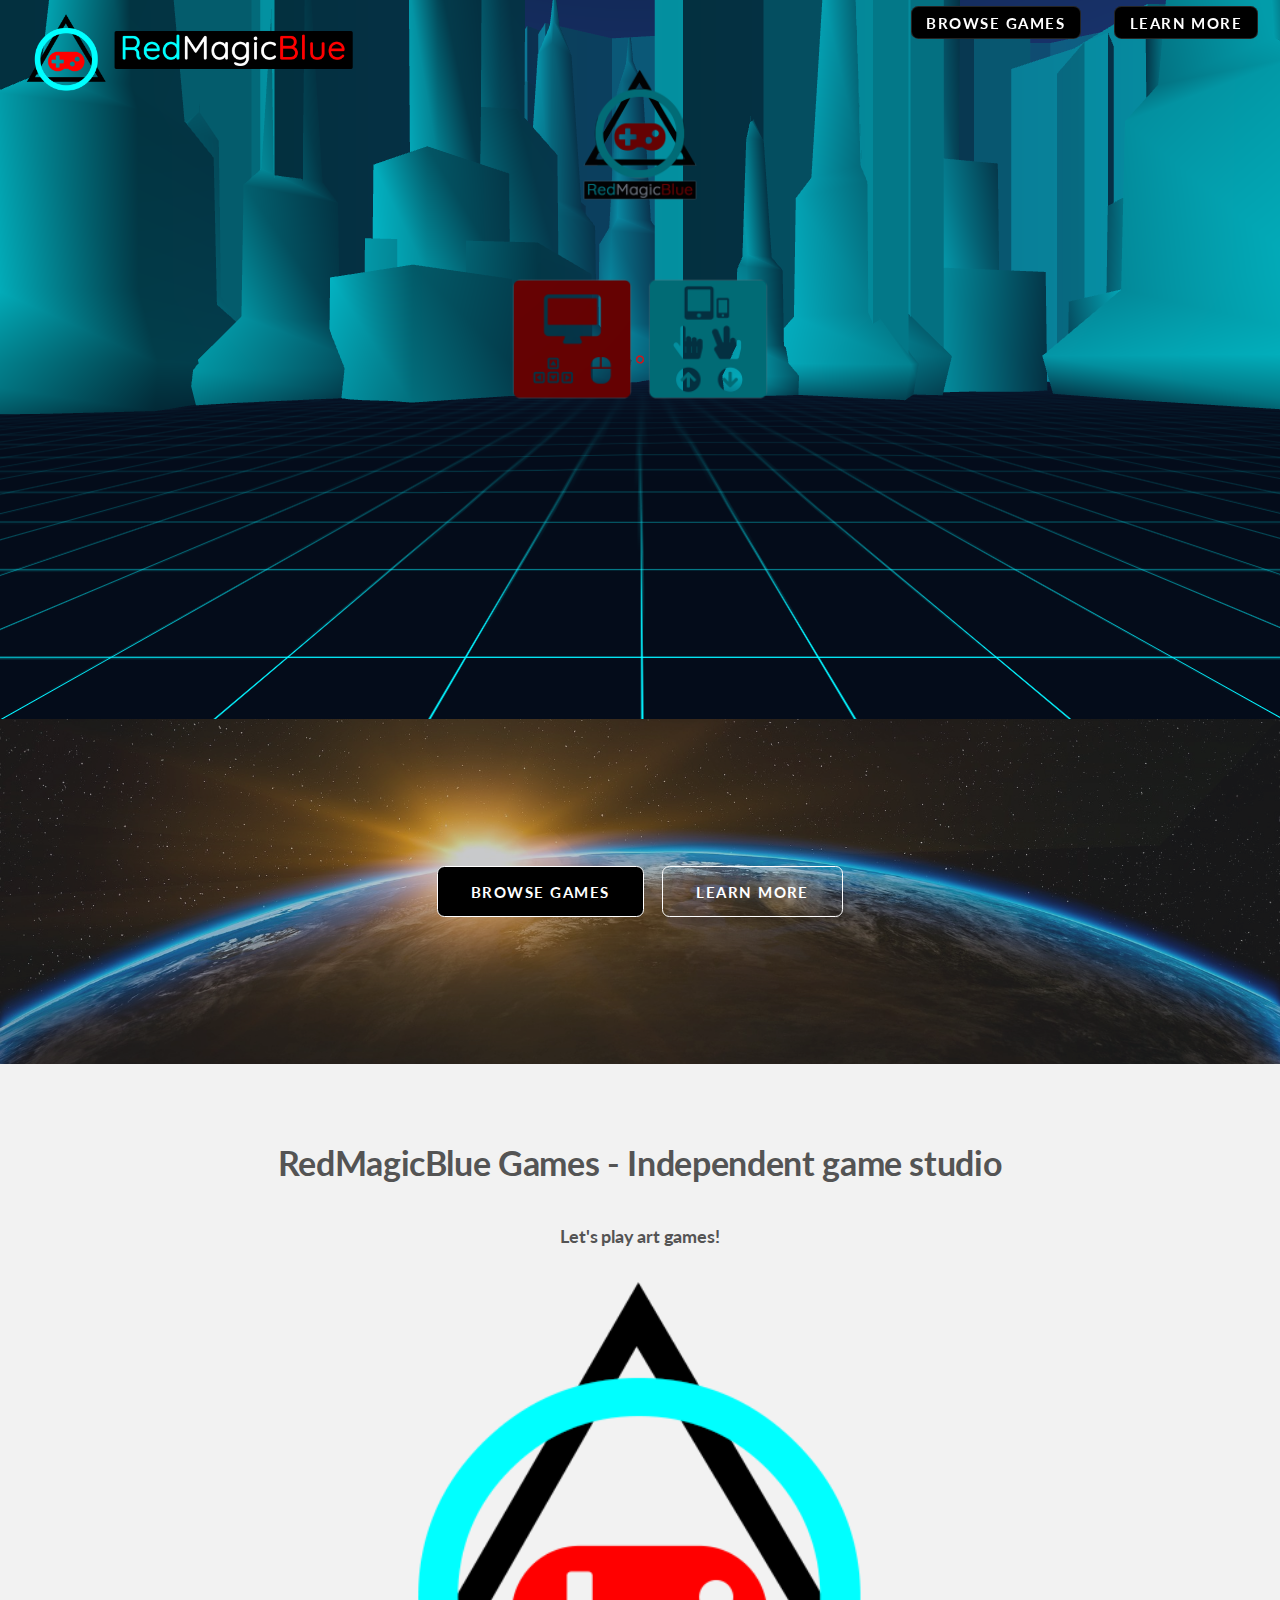
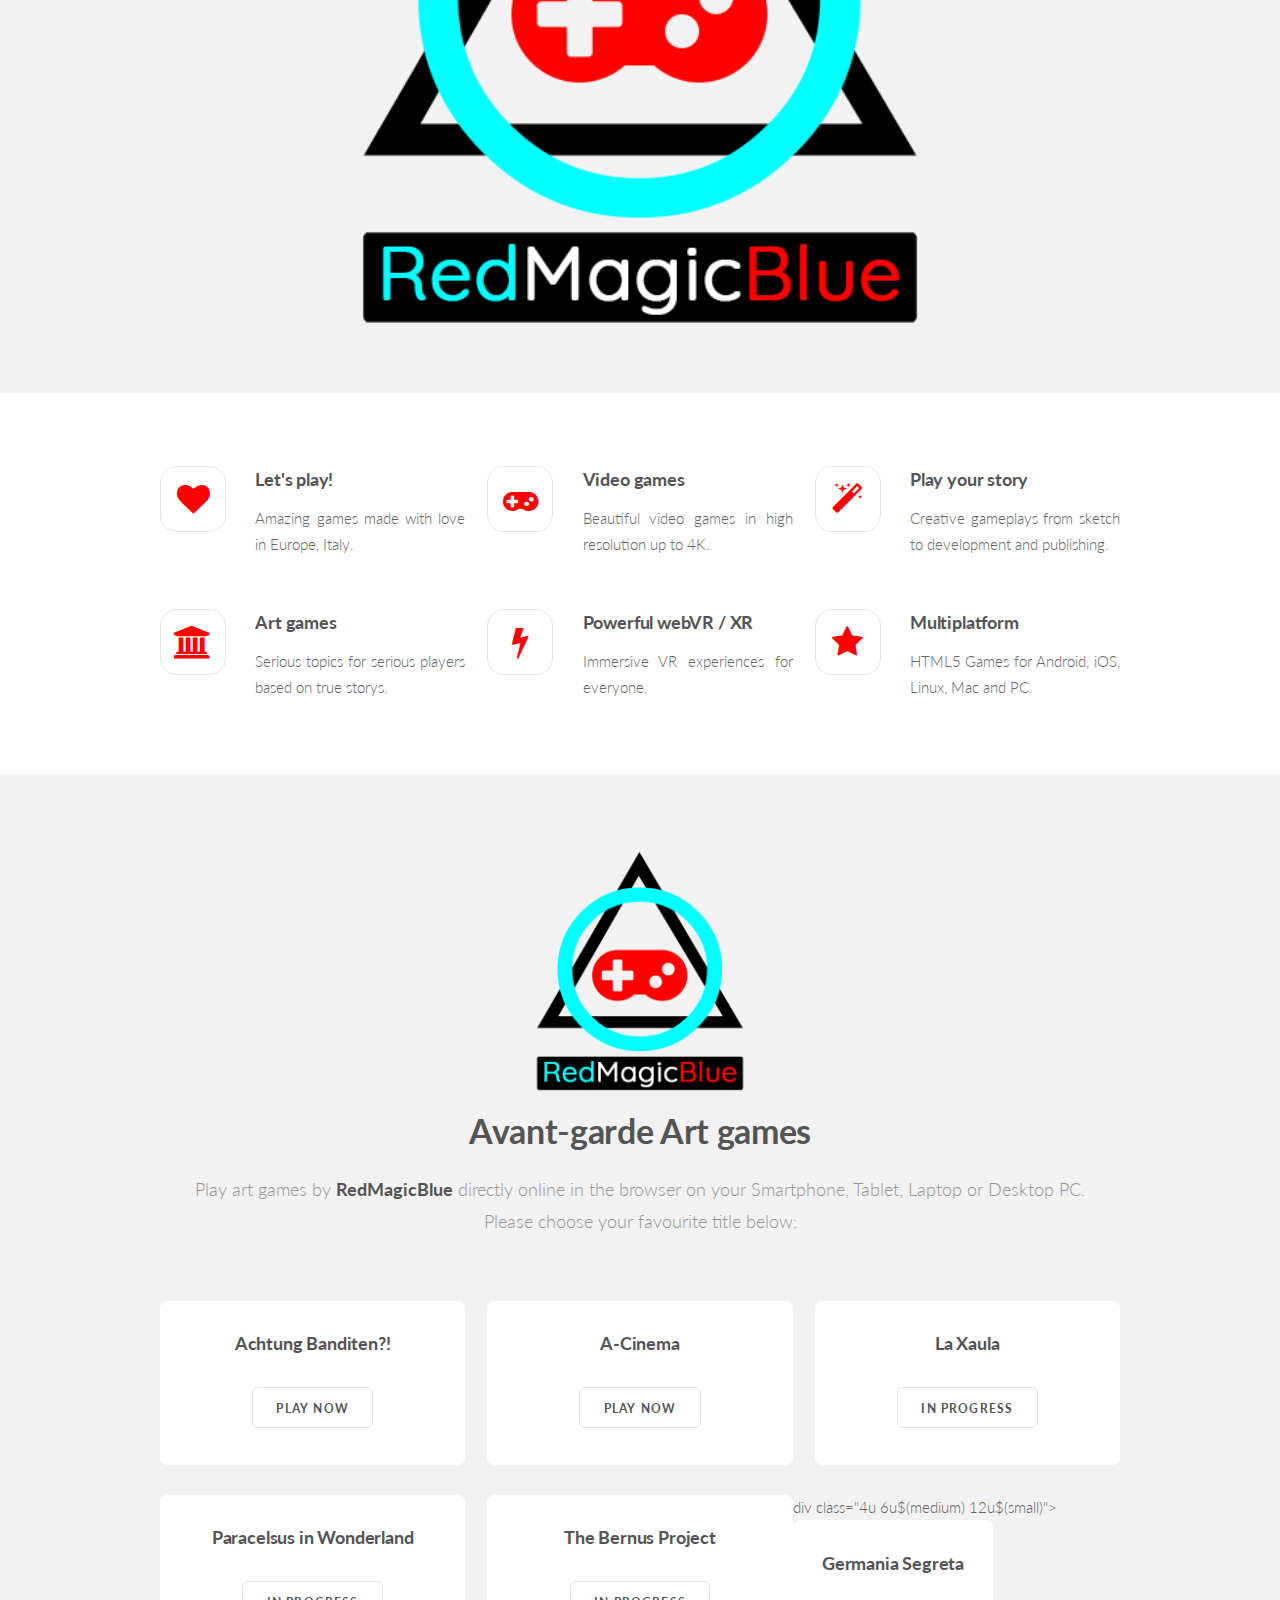
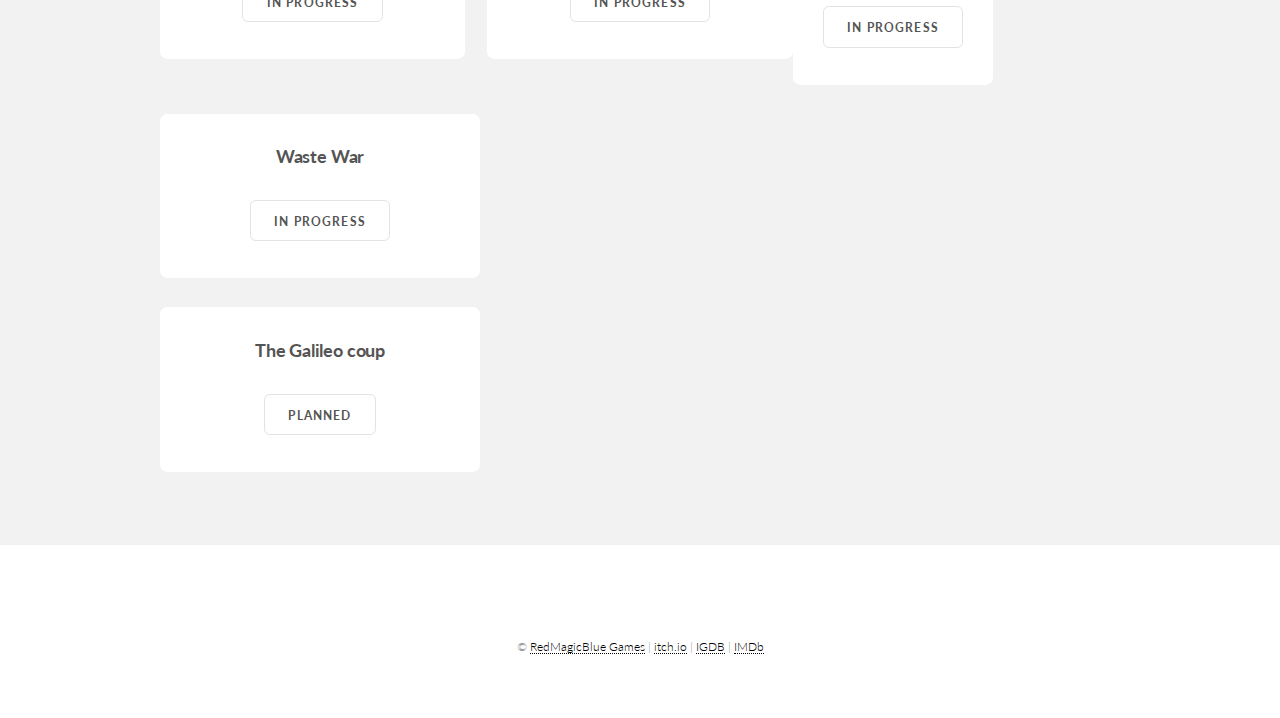
==== index.html @ 73f45e00 "Update index.html" ====
<!DOCTYPE HTML>

<html>
	<head>
		<title>RedMagicBlue Games - Indie game studio</title>
		<meta name="robots" content="index, follow">
		<meta name="google-site-verification" content="mdtKtj4DArjVd4e51laGuRmQV2srbyJuEFdukIeTpag" />
		<meta charset="utf-8" />
                <meta name="description" content="Play art games by RedMagicBlue Games directly online in your browser on your Smartphone, Tablet, Laptop and Desktop PC. Let's play!" />
                <meta http-equiv="language" content="EN">
                <meta name="author" content="RedMagicBlue Games, Sara Ferro, Chris Weil">
                <meta property="og:image" content="https://redmagicblue.github.io/games/images/logo.png" />
                <link rel="icon" type="image/png" href="https://redmagicblue.github.io/games/images/RedMagicBlue.png" />
		<meta name="viewport" content="width=device-width, initial-scale=1" />
		<!--[if lte IE 8]><script src="assets/js/ie/html5shiv.js"></script><![endif]-->
		<link rel="stylesheet" href="assets/css/main.css" />
		<!--[if lte IE 8]><link rel="stylesheet" href="assets/css/ie8.css" /><![endif]-->
		<!--[if lte IE 9]><link rel="stylesheet" href="assets/css/ie9.css" /><![endif]-->


<style type="text/css">

.elastic-video {
	position: relative;
	padding-bottom: 55%;
	padding-top: 15px;
	height: 0;
	overflow: hidden;
       
        
        
}
.elastic-video iframe {
	position: absolute;
	top: 0;
	left: 0;
	width: 100%;
	height: 100%;
     
       
       
        
}

</style>
	
</head>
	
<body class="landing">
<div class="elastic-video"><iframe src="https://redmagicblue.github.io/games/intro/" width="100%" height="100%" scrolling="no" frameborder="0"></iframe></div>

		<!-- Header -->
			<header id="header">
				<h1><img src="./images/redmagicbluelogo.png" height="100px" alt="RedMagicBlue Games"/> </h1>    


                               <nav id="nav">
					<ul>
						<li><a href="#games" class="button big special scrolly fit">Browse games</a></li>
						<li><a href="#about" class="button big special scrolly fit">Learn More</a></li>
					</ul>

                                        
				</nav>        
				
			</header>

		<!-- Banner -->
			<section id="banner">
				<div class="inner">

                                        <div class="container">

						<section id="content">
						      

                                                      

                                                       <ul class="actions">

                                                       <li><a href="#games" class="button big special scrolly  fit">Browse games</a></li>
						       <li><a href="#about" class="button big scrolly fit">Learn More</a></li>
                
				                       </ul>
                                                       

                                                      

						</section>

				        </div>	

	
                                       

					
				</div>
			</section>

                                        
		<!-- Synopsis -->
			<section id="about" class="wrapper style1">
				<div class="container">
					<header class="major">
						<h2>RedMagicBlue Games - Independent game studio</h2> <h3>Let's play art games!</h3>
						<center><img src="./images/RedMagicBlue.png" width="70%" /></center>
					</header>
					
				</div>
			</section>

		<!-- Two -->
			<section id="two" class="wrapper style2">
				<div class="container">
					<div class="row uniform">
						
						<div class="4u 6u(medium) 12u$(small)">
							<section class="feature fa-heart">
								<h3>Let's play!</h3>
								<p style="text-align:justify;">Amazing games made with love in Europe, Italy.</p>
							</section>
						</div>
						
						<div class="4u 6u(medium) 12u$(small)">
							<section class="feature fa-gamepad">
								<h3>Video games</h3>
								<p style="text-align:justify;">Beautiful video games in high resolution up to 4K.</p>
							</section>
						</div>

                                                <div class="4u 6u(medium) 12u$(small)">
							<section class="feature fa-magic">
								<h3>Play your story</h3>
								<p style="text-align:justify;">Creative gameplays from sketch to development and publishing.</p>
							</section>
						</div>

						
						<div class="4u 6u(medium) 12u$(small)">
							<section class="feature fa-university">
								<h3>Art games</h3>
								<p style="text-align:justify;">Serious topics for serious players based on true storys.</p>
							</section>
						</div>

                                                
                                                <div class="4u 6u(medium) 12u$(small)">
							<section class="feature fa-flash">
								<h3>Powerful webVR / XR</h3>
								<p style="text-align:justify;">Immersive VR experiences for everyone.</p>
							</section>
						</div>
						
						<div class="4u 6u(medium) 12u$(small)">
							<section class="feature fa-star">
								<h3>Multiplatform</h3>
								<p style="text-align:justify;">HTML5 Games for Android, iOS, Linux, Mac and PC.</p>
							</section>
						</div>
   			
					</div>
				</div>
			</section>

		<!-- Streaming -->
			<section id="games" class="wrapper style1">
				<div class="container">
					<header class="major">
						<center><img class="image" src="./images/RedMagicBlue.png" width="250px" /></center>
						<h2>Avant-garde Art games</h2>
						<p style="text-align:center;">Play art games by <strong>RedMagicBlue</strong> directly online in the browser on your Smartphone, Tablet, Laptop or Desktop PC. <br>Please choose your favourite title below:</p>
					</header>
					<div class="row">
			
                                                <div class="4u 6u$(medium) 12u$(small)">
							<article class="box post">
								
								<h3>Achtung Banditen?!</h3>
								<p style="text-align:justify;"></p>
								<ul class="actions">
									<li><a href="https://redmagicblue.github.io/achtung-banditen/" target="_blank" class="button scrolly">Play now</a></li>
								</ul>
							</article>
						</div>

                                                <div class="4u 6u$(medium) 12u$(small)">
							<article class="box post">
								
								<h3>A-Cinema</h3>
								<p style="text-align:justify;"></p>
								<ul class="actions">
									<li><a href="https://redmagicblue.github.io/a-cinema/" target="_blank" class="button scrolly">Play now</a></li>
								</ul>
							</article>
						</div>
						
						<div class="4u 6u$(medium) 12u$(small)">
							<article class="box post">
								
								<h3>La Xaula</h3>
								<p style="text-align:justify;"></p>
								<ul class="actions">
									<li><a href="#cta" class="button scrolly">In progress</a></li>
								</ul>
							</article>
						</div>
						
						 <div class="4u 6u$(medium) 12u$(small)">
							<article class="box post">
								
								<h3>Paracelsus in Wonderland</h3>
								<p style="text-align:justify;"></p>
								<ul class="actions">
									<li><a href="#cta" class="button scrolly">In progress</a></li>
								</ul>
							</article>
						</div>
						
						 <div class="4u 6u$(medium) 12u$(small)">
							<article class="box post">
								
								<h3>The Bernus Project</h3>
								<p style="text-align:justify;"></p>
								<ul class="actions">
									<li><a href="#cta" class="button scrolly">In progress</a></li>
								</ul>
							</article>
						</div>
						
						div class="4u 6u$(medium) 12u$(small)">
							<article class="box post">
								
								<h3>Germania Segreta</h3>
								<p style="text-align:justify;"></p>
								<ul class="actions">
									<li><a href="#cta" class="button scrolly">In progress</a></li>
								</ul>
							</article>
						</div>
						
						<div class="4u 6u$(medium) 12u$(small)">
							<article class="box post">
								
								<h3>Waste War</h3>
								<p style="text-align:justify;"></p>
								<ul class="actions">
									<li><a href="#cta" class="button scrolly">In progress</a></li>
								</ul>
							</article>
						</div>				
						
                                                <div class="4u 6u$(medium) 12u$(small)">
							<article class="box post">
								
								<h3>The Galileo coup</h3>
								<p style="text-align:justify;"></p>
								<ul class="actions">
									<li><a href="#cta" class="button scrolly">Planned</a></li>
								</ul>
							</article>
						</div>
							
                                            
					</div>
				</div>
			</section>



		<!-- Footer -->
			<footer id="footer">
				
				<ul class="menu">

				</ul>
				<span class="copyright">
					&copy; <a href="index.html"> RedMagicBlue Games</a> | <a href="https://redmagicblue.itch.io/" target="_blank"> itch.io</a> | <a href="https://www.igdb.com/companies/redmagicblue" target="_blank"> IGDB</a> | <a href="https://www.imdb.com/search/title/?companies=co0906304" target="_blank"> IMDb</a></span>
			</footer>

		<!-- Scripts -->
			<script src="assets/js/jquery.min.js"></script>
			<script src="assets/js/jquery.dropotron.min.js"></script>
			<script src="assets/js/jquery.scrollgress.min.js"></script>
			<script src="assets/js/jquery.scrolly.min.js"></script>
			<script src="assets/js/jquery.slidertron.min.js"></script>
			<script src="assets/js/skel.min.js"></script>
			<script src="assets/js/util.js"></script>
			<!--[if lte IE 8]><script src="assets/js/ie/respond.min.js"></script><![endif]-->
			<script src="assets/js/main.js"></script>

	</body>
</html>
---- assets/css/main.css ----
@import url("font-awesome.min.css");
@import url("https://fonts.googleapis.com/css?family=Lato:300,700");



/* Reset */

	html, body, div, span, applet, object, iframe, h1, h2, h3, h4, h5, h6, p, blockquote, pre, a, abbr, acronym, address, big, cite, code, del, dfn, em, img, ins, kbd, q, s, samp, small, strike, strong, sub, sup, tt, var, b, u, i, center, dl, dt, dd, ol, ul, li, fieldset, form, label, legend, table, caption, tbody, tfoot, thead, tr, th, td, article, aside, canvas, details, embed, figure, figcaption, footer, header, hgroup, menu, nav, output, ruby, section, summary, time, mark, audio, video {
		margin: 0;
		padding: 0;
		border: 0;
		font-size: 100%;
		font: inherit;
		vertical-align: baseline;
	}

	article, aside, details, figcaption, figure, footer, header, hgroup, menu, nav, section {
		display: block;
	}

	body {
		line-height: 1;
	}

	ol, ul {
		list-style: none;
	}

	blockquote, q {
		quotes: none;
	}

	blockquote:before, blockquote:after, q:before, q:after {
		content: '';
		content: none;
	}

	table {
		border-collapse: collapse;
		border-spacing: 0;
	}

	body {
		-webkit-text-size-adjust: none;
	}

/* Box Model */

	*, *:before, *:after {
		-moz-box-sizing: border-box;
		-webkit-box-sizing: border-box;
		box-sizing: border-box;
	}

/* Containers */

	.container {
		margin-left: auto;
		margin-right: auto;
	}

	.container.\31 25\25 {
		width: 100%;
		max-width: 1750px;
		min-width: 1400px;
	}

	.container.\37 5\25 {
		width: 1050px;
	}

	.container.\35 0\25 {
		width: 700px;
	}

	.container.\32 5\25 {
		width: 350px;
	}

	.container {
		width: 1400px;
	}

	@media screen and (max-width: 1680px) {

		.container.\31 25\25 {
			width: 100%;
			max-width: 1500px;
			min-width: 1200px;
		}

		.container.\37 5\25 {
			width: 900px;
		}

		.container.\35 0\25 {
			width: 600px;
		}

		.container.\32 5\25 {
			width: 300px;
		}

		.container {
			width: 1200px;
		}

	}

	@media screen and (max-width: 1280px) {

		.container.\31 25\25 {
			width: 100%;
			max-width: 1200px;
			min-width: 960px;
		}

		.container.\37 5\25 {
			width: 720px;
		}

		.container.\35 0\25 {
			width: 480px;
		}

		.container.\32 5\25 {
			width: 240px;
		}

		.container {
			width: 960px;
		}

	}

	@media screen and (max-width: 980px) {

		.container.\31 25\25 {
			width: 100%;
			max-width: 112.5%;
			min-width: 90%;
		}

		.container.\37 5\25 {
			width: 67.5%;
		}

		.container.\35 0\25 {
			width: 45%;
		}

		.container.\32 5\25 {
			width: 22.5%;
		}

		.container {
			width: 90%;
		}

	}

	@media screen and (max-width: 736px) {

		.container.\31 25\25 {
			width: 100%;
			max-width: 112.5%;
			min-width: 90%;
		}

		.container.\37 5\25 {
			width: 67.5%;
		}

		.container.\35 0\25 {
			width: 45%;
		}

		.container.\32 5\25 {
			width: 22.5%;
		}

		.container {
			width: 90% !important;
		}

	}

	@media screen and (max-width: 480px) {

		.container.\31 25\25 {
			width: 100%;
			max-width: 112.5%;
			min-width: 90%;
		}

		.container.\37 5\25 {
			width: 67.5%;
		}

		.container.\35 0\25 {
			width: 45%;
		}

		.container.\32 5\25 {
			width: 22.5%;
		}

		.container {
			width: 90% !important;
		}

	}

/* Grid */

	.row {
		border-bottom: solid 1px transparent;
		-moz-box-sizing: border-box;
		-webkit-box-sizing: border-box;
		box-sizing: border-box;
	}

	.row > * {
		float: left;
		-moz-box-sizing: border-box;
		-webkit-box-sizing: border-box;
		box-sizing: border-box;
	}

	.row:after, .row:before {
		content: '';
		display: block;
		clear: both;
		height: 0;
	}

	.row.uniform > * > :first-child {
		margin-top: 0;
	}

	.row.uniform > * > :last-child {
		margin-bottom: 0;
	}

	.row.\30 \25 > * {
		padding: 0 0 0 0em;
	}

	.row.\30 \25 {
		margin: 0 0 -1px 0em;
	}

	.row.uniform.\30 \25 > * {
		padding: 0em 0 0 0em;
	}

	.row.uniform.\30 \25 {
		margin: 0em 0 -1px 0em;
	}

	.row > * {
		padding: 0 0 0 2em;
	}

	.row {
		margin: 0 0 -1px -2em;
	}

	.row.uniform > * {
		padding: 2em 0 0 2em;
	}

	.row.uniform {
		margin: -2em 0 -1px -2em;
	}

	.row.\32 00\25 > * {
		padding: 0 0 0 4em;
	}

	.row.\32 00\25 {
		margin: 0 0 -1px -4em;
	}

	.row.uniform.\32 00\25 > * {
		padding: 4em 0 0 4em;
	}

	.row.uniform.\32 00\25 {
		margin: -4em 0 -1px -4em;
	}

	.row.\31 50\25 > * {
		padding: 0 0 0 3em;
	}

	.row.\31 50\25 {
		margin: 0 0 -1px -3em;
	}

	.row.uniform.\31 50\25 > * {
		padding: 3em 0 0 3em;
	}

	.row.uniform.\31 50\25 {
		margin: -3em 0 -1px -3em;
	}

	.row.\35 0\25 > * {
		padding: 0 0 0 1em;
	}

	.row.\35 0\25 {
		margin: 0 0 -1px -1em;
	}

	.row.uniform.\35 0\25 > * {
		padding: 1em 0 0 1em;
	}

	.row.uniform.\35 0\25 {
		margin: -1em 0 -1px -1em;
	}

	.row.\32 5\25 > * {
		padding: 0 0 0 0.5em;
	}

	.row.\32 5\25 {
		margin: 0 0 -1px -0.5em;
	}

	.row.uniform.\32 5\25 > * {
		padding: 0.5em 0 0 0.5em;
	}

	.row.uniform.\32 5\25 {
		margin: -0.5em 0 -1px -0.5em;
	}

	.\31 2u, .\31 2u\24 {
		width: 100%;
		clear: none;
		margin-left: 0;
	}

	.\31 1u, .\31 1u\24 {
		width: 91.6666666667%;
		clear: none;
		margin-left: 0;
	}

	.\31 0u, .\31 0u\24 {
		width: 83.3333333333%;
		clear: none;
		margin-left: 0;
	}

	.\39 u, .\39 u\24 {
		width: 75%;
		clear: none;
		margin-left: 0;
	}

	.\38 u, .\38 u\24 {
		width: 66.6666666667%;
		clear: none;
		margin-left: 0;
	}

	.\37 u, .\37 u\24 {
		width: 58.3333333333%;
		clear: none;
		margin-left: 0;
	}

	.\36 u, .\36 u\24 {
		width: 50%;
		clear: none;
		margin-left: 0;
	}

	.\35 u, .\35 u\24 {
		width: 41.6666666667%;
		clear: none;
		margin-left: 0;
	}

	.\34 u, .\34 u\24 {
		width: 33.3333333333%;
		clear: none;
		margin-left: 0;
	}

	.\33 u, .\33 u\24 {
		width: 25%;
		clear: none;
		margin-left: 0;
	}

	.\32 u, .\32 u\24 {
		width: 16.6666666667%;
		clear: none;
		margin-left: 0;
	}

	.\31 u, .\31 u\24 {
		width: 8.3333333333%;
		clear: none;
		margin-left: 0;
	}

	.\31 2u\24 + *,
	.\31 1u\24 + *,
	.\31 0u\24 + *,
	.\39 u\24 + *,
	.\38 u\24 + *,
	.\37 u\24 + *,
	.\36 u\24 + *,
	.\35 u\24 + *,
	.\34 u\24 + *,
	.\33 u\24 + *,
	.\32 u\24 + *,
	.\31 u\24 + * {
		clear: left;
	}

	.\-11u {
		margin-left: 91.66667%;
	}

	.\-10u {
		margin-left: 83.33333%;
	}

	.\-9u {
		margin-left: 75%;
	}

	.\-8u {
		margin-left: 66.66667%;
	}

	.\-7u {
		margin-left: 58.33333%;
	}

	.\-6u {
		margin-left: 50%;
	}

	.\-5u {
		margin-left: 41.66667%;
	}

	.\-4u {
		margin-left: 33.33333%;
	}

	.\-3u {
		margin-left: 25%;
	}

	.\-2u {
		margin-left: 16.66667%;
	}

	.\-1u {
		margin-left: 8.33333%;
	}

	@media screen and (max-width: 1680px) {

		.row > * {
			padding: 0 0 0 2em;
		}

		.row {
			margin: 0 0 -1px -2em;
		}

		.row.uniform > * {
			padding: 2em 0 0 2em;
		}

		.row.uniform {
			margin: -2em 0 -1px -2em;
		}

		.row.\32 00\25 > * {
			padding: 0 0 0 4em;
		}

		.row.\32 00\25 {
			margin: 0 0 -1px -4em;
		}

		.row.uniform.\32 00\25 > * {
			padding: 4em 0 0 4em;
		}

		.row.uniform.\32 00\25 {
			margin: -4em 0 -1px -4em;
		}

		.row.\31 50\25 > * {
			padding: 0 0 0 3em;
		}

		.row.\31 50\25 {
			margin: 0 0 -1px -3em;
		}

		.row.uniform.\31 50\25 > * {
			padding: 3em 0 0 3em;
		}

		.row.uniform.\31 50\25 {
			margin: -3em 0 -1px -3em;
		}

		.row.\35 0\25 > * {
			padding: 0 0 0 1em;
		}

		.row.\35 0\25 {
			margin: 0 0 -1px -1em;
		}

		.row.uniform.\35 0\25 > * {
			padding: 1em 0 0 1em;
		}

		.row.uniform.\35 0\25 {
			margin: -1em 0 -1px -1em;
		}

		.row.\32 5\25 > * {
			padding: 0 0 0 0.5em;
		}

		.row.\32 5\25 {
			margin: 0 0 -1px -0.5em;
		}

		.row.uniform.\32 5\25 > * {
			padding: 0.5em 0 0 0.5em;
		}

		.row.uniform.\32 5\25 {
			margin: -0.5em 0 -1px -0.5em;
		}

		.\31 2u\28xlarge\29, .\31 2u\24\28xlarge\29 {
			width: 100%;
			clear: none;
			margin-left: 0;
		}

		.\31 1u\28xlarge\29, .\31 1u\24\28xlarge\29 {
			width: 91.6666666667%;
			clear: none;
			margin-left: 0;
		}

		.\31 0u\28xlarge\29, .\31 0u\24\28xlarge\29 {
			width: 83.3333333333%;
			clear: none;
			margin-left: 0;
		}

		.\39 u\28xlarge\29, .\39 u\24\28xlarge\29 {
			width: 75%;
			clear: none;
			margin-left: 0;
		}

		.\38 u\28xlarge\29, .\38 u\24\28xlarge\29 {
			width: 66.6666666667%;
			clear: none;
			margin-left: 0;
		}

		.\37 u\28xlarge\29, .\37 u\24\28xlarge\29 {
			width: 58.3333333333%;
			clear: none;
			margin-left: 0;
		}

		.\36 u\28xlarge\29, .\36 u\24\28xlarge\29 {
			width: 50%;
			clear: none;
			margin-left: 0;
		}

		.\35 u\28xlarge\29, .\35 u\24\28xlarge\29 {
			width: 41.6666666667%;
			clear: none;
			margin-left: 0;
		}

		.\34 u\28xlarge\29, .\34 u\24\28xlarge\29 {
			width: 33.3333333333%;
			clear: none;
			margin-left: 0;
		}

		.\33 u\28xlarge\29, .\33 u\24\28xlarge\29 {
			width: 25%;
			clear: none;
			margin-left: 0;
		}

		.\32 u\28xlarge\29, .\32 u\24\28xlarge\29 {
			width: 16.6666666667%;
			clear: none;
			margin-left: 0;
		}

		.\31 u\28xlarge\29, .\31 u\24\28xlarge\29 {
			width: 8.3333333333%;
			clear: none;
			margin-left: 0;
		}

		.\31 2u\24\28xlarge\29 + *,
		.\31 1u\24\28xlarge\29 + *,
		.\31 0u\24\28xlarge\29 + *,
		.\39 u\24\28xlarge\29 + *,
		.\38 u\24\28xlarge\29 + *,
		.\37 u\24\28xlarge\29 + *,
		.\36 u\24\28xlarge\29 + *,
		.\35 u\24\28xlarge\29 + *,
		.\34 u\24\28xlarge\29 + *,
		.\33 u\24\28xlarge\29 + *,
		.\32 u\24\28xlarge\29 + *,
		.\31 u\24\28xlarge\29 + * {
			clear: left;
		}

		.\-11u\28xlarge\29 {
			margin-left: 91.66667%;
		}

		.\-10u\28xlarge\29 {
			margin-left: 83.33333%;
		}

		.\-9u\28xlarge\29 {
			margin-left: 75%;
		}

		.\-8u\28xlarge\29 {
			margin-left: 66.66667%;
		}

		.\-7u\28xlarge\29 {
			margin-left: 58.33333%;
		}

		.\-6u\28xlarge\29 {
			margin-left: 50%;
		}

		.\-5u\28xlarge\29 {
			margin-left: 41.66667%;
		}

		.\-4u\28xlarge\29 {
			margin-left: 33.33333%;
		}

		.\-3u\28xlarge\29 {
			margin-left: 25%;
		}

		.\-2u\28xlarge\29 {
			margin-left: 16.66667%;
		}

		.\-1u\28xlarge\29 {
			margin-left: 8.33333%;
		}

	}

	@media screen and (max-width: 1280px) {

		.row > * {
			padding: 0 0 0 1.5em;
		}

		.row {
			margin: 0 0 -1px -1.5em;
		}

		.row.uniform > * {
			padding: 1.5em 0 0 1.5em;
		}

		.row.uniform {
			margin: -1.5em 0 -1px -1.5em;
		}

		.row.\32 00\25 > * {
			padding: 0 0 0 3em;
		}

		.row.\32 00\25 {
			margin: 0 0 -1px -3em;
		}

		.row.uniform.\32 00\25 > * {
			padding: 3em 0 0 3em;
		}

		.row.uniform.\32 00\25 {
			margin: -3em 0 -1px -3em;
		}

		.row.\31 50\25 > * {
			padding: 0 0 0 2.25em;
		}

		.row.\31 50\25 {
			margin: 0 0 -1px -2.25em;
		}

		.row.uniform.\31 50\25 > * {
			padding: 2.25em 0 0 2.25em;
		}

		.row.uniform.\31 50\25 {
			margin: -2.25em 0 -1px -2.25em;
		}

		.row.\35 0\25 > * {
			padding: 0 0 0 0.75em;
		}

		.row.\35 0\25 {
			margin: 0 0 -1px -0.75em;
		}

		.row.uniform.\35 0\25 > * {
			padding: 0.75em 0 0 0.75em;
		}

		.row.uniform.\35 0\25 {
			margin: -0.75em 0 -1px -0.75em;
		}

		.row.\32 5\25 > * {
			padding: 0 0 0 0.375em;
		}

		.row.\32 5\25 {
			margin: 0 0 -1px -0.375em;
		}

		.row.uniform.\32 5\25 > * {
			padding: 0.375em 0 0 0.375em;
		}

		.row.uniform.\32 5\25 {
			margin: -0.375em 0 -1px -0.375em;
		}

		.\31 2u\28large\29, .\31 2u\24\28large\29 {
			width: 100%;
			clear: none;
			margin-left: 0;
		}

		.\31 1u\28large\29, .\31 1u\24\28large\29 {
			width: 91.6666666667%;
			clear: none;
			margin-left: 0;
		}

		.\31 0u\28large\29, .\31 0u\24\28large\29 {
			width: 83.3333333333%;
			clear: none;
			margin-left: 0;
		}

		.\39 u\28large\29, .\39 u\24\28large\29 {
			width: 75%;
			clear: none;
			margin-left: 0;
		}

		.\38 u\28large\29, .\38 u\24\28large\29 {
			width: 66.6666666667%;
			clear: none;
			margin-left: 0;
		}

		.\37 u\28large\29, .\37 u\24\28large\29 {
			width: 58.3333333333%;
			clear: none;
			margin-left: 0;
		}

		.\36 u\28large\29, .\36 u\24\28large\29 {
			width: 50%;
			clear: none;
			margin-left: 0;
		}

		.\35 u\28large\29, .\35 u\24\28large\29 {
			width: 41.6666666667%;
			clear: none;
			margin-left: 0;
		}

		.\34 u\28large\29, .\34 u\24\28large\29 {
			width: 33.3333333333%;
			clear: none;
			margin-left: 0;
		}

		.\33 u\28large\29, .\33 u\24\28large\29 {
			width: 25%;
			clear: none;
			margin-left: 0;
		}

		.\32 u\28large\29, .\32 u\24\28large\29 {
			width: 16.6666666667%;
			clear: none;
			margin-left: 0;
		}

		.\31 u\28large\29, .\31 u\24\28large\29 {
			width: 8.3333333333%;
			clear: none;
			margin-left: 0;
		}

		.\31 2u\24\28large\29 + *,
		.\31 1u\24\28large\29 + *,
		.\31 0u\24\28large\29 + *,
		.\39 u\24\28large\29 + *,
		.\38 u\24\28large\29 + *,
		.\37 u\24\28large\29 + *,
		.\36 u\24\28large\29 + *,
		.\35 u\24\28large\29 + *,
		.\34 u\24\28large\29 + *,
		.\33 u\24\28large\29 + *,
		.\32 u\24\28large\29 + *,
		.\31 u\24\28large\29 + * {
			clear: left;
		}

		.\-11u\28large\29 {
			margin-left: 91.66667%;
		}

		.\-10u\28large\29 {
			margin-left: 83.33333%;
		}

		.\-9u\28large\29 {
			margin-left: 75%;
		}

		.\-8u\28large\29 {
			margin-left: 66.66667%;
		}

		.\-7u\28large\29 {
			margin-left: 58.33333%;
		}

		.\-6u\28large\29 {
			margin-left: 50%;
		}

		.\-5u\28large\29 {
			margin-left: 41.66667%;
		}

		.\-4u\28large\29 {
			margin-left: 33.33333%;
		}

		.\-3u\28large\29 {
			margin-left: 25%;
		}

		.\-2u\28large\29 {
			margin-left: 16.66667%;
		}

		.\-1u\28large\29 {
			margin-left: 8.33333%;
		}

	}

	@media screen and (max-width: 980px) {

		.row > * {
			padding: 0 0 0 1.5em;
		}

		.row {
			margin: 0 0 -1px -1.5em;
		}

		.row.uniform > * {
			padding: 1.5em 0 0 1.5em;
		}

		.row.uniform {
			margin: -1.5em 0 -1px -1.5em;
		}

		.row.\32 00\25 > * {
			padding: 0 0 0 3em;
		}

		.row.\32 00\25 {
			margin: 0 0 -1px -3em;
		}

		.row.uniform.\32 00\25 > * {
			padding: 3em 0 0 3em;
		}

		.row.uniform.\32 00\25 {
			margin: -3em 0 -1px -3em;
		}

		.row.\31 50\25 > * {
			padding: 0 0 0 2.25em;
		}

		.row.\31 50\25 {
			margin: 0 0 -1px -2.25em;
		}

		.row.uniform.\31 50\25 > * {
			padding: 2.25em 0 0 2.25em;
		}

		.row.uniform.\31 50\25 {
			margin: -2.25em 0 -1px -2.25em;
		}

		.row.\35 0\25 > * {
			padding: 0 0 0 0.75em;
		}

		.row.\35 0\25 {
			margin: 0 0 -1px -0.75em;
		}

		.row.uniform.\35 0\25 > * {
			padding: 0.75em 0 0 0.75em;
		}

		.row.uniform.\35 0\25 {
			margin: -0.75em 0 -1px -0.75em;
		}

		.row.\32 5\25 > * {
			padding: 0 0 0 0.375em;
		}

		.row.\32 5\25 {
			margin: 0 0 -1px -0.375em;
		}

		.row.uniform.\32 5\25 > * {
			padding: 0.375em 0 0 0.375em;
		}

		.row.uniform.\32 5\25 {
			margin: -0.375em 0 -1px -0.375em;
		}

		.\31 2u\28medium\29, .\31 2u\24\28medium\29 {
			width: 100%;
			clear: none;
			margin-left: 0;
		}

		.\31 1u\28medium\29, .\31 1u\24\28medium\29 {
			width: 91.6666666667%;
			clear: none;
			margin-left: 0;
		}

		.\31 0u\28medium\29, .\31 0u\24\28medium\29 {
			width: 83.3333333333%;
			clear: none;
			margin-left: 0;
		}

		.\39 u\28medium\29, .\39 u\24\28medium\29 {
			width: 75%;
			clear: none;
			margin-left: 0;
		}

		.\38 u\28medium\29, .\38 u\24\28medium\29 {
			width: 66.6666666667%;
			clear: none;
			margin-left: 0;
		}

		.\37 u\28medium\29, .\37 u\24\28medium\29 {
			width: 58.3333333333%;
			clear: none;
			margin-left: 0;
		}

		.\36 u\28medium\29, .\36 u\24\28medium\29 {
			width: 50%;
			clear: none;
			margin-left: 0;
		}

		.\35 u\28medium\29, .\35 u\24\28medium\29 {
			width: 41.6666666667%;
			clear: none;
			margin-left: 0;
		}

		.\34 u\28medium\29, .\34 u\24\28medium\29 {
			width: 33.3333333333%;
			clear: none;
			margin-left: 0;
		}

		.\33 u\28medium\29, .\33 u\24\28medium\29 {
			width: 25%;
			clear: none;
			margin-left: 0;
		}

		.\32 u\28medium\29, .\32 u\24\28medium\29 {
			width: 16.6666666667%;
			clear: none;
			margin-left: 0;
		}

		.\31 u\28medium\29, .\31 u\24\28medium\29 {
			width: 8.3333333333%;
			clear: none;
			margin-left: 0;
		}

		.\31 2u\24\28medium\29 + *,
		.\31 1u\24\28medium\29 + *,
		.\31 0u\24\28medium\29 + *,
		.\39 u\24\28medium\29 + *,
		.\38 u\24\28medium\29 + *,
		.\37 u\24\28medium\29 + *,
		.\36 u\24\28medium\29 + *,
		.\35 u\24\28medium\29 + *,
		.\34 u\24\28medium\29 + *,
		.\33 u\24\28medium\29 + *,
		.\32 u\24\28medium\29 + *,
		.\31 u\24\28medium\29 + * {
			clear: left;
		}

		.\-11u\28medium\29 {
			margin-left: 91.66667%;
		}

		.\-10u\28medium\29 {
			margin-left: 83.33333%;
		}

		.\-9u\28medium\29 {
			margin-left: 75%;
		}

		.\-8u\28medium\29 {
			margin-left: 66.66667%;
		}

		.\-7u\28medium\29 {
			margin-left: 58.33333%;
		}

		.\-6u\28medium\29 {
			margin-left: 50%;
		}

		.\-5u\28medium\29 {
			margin-left: 41.66667%;
		}

		.\-4u\28medium\29 {
			margin-left: 33.33333%;
		}

		.\-3u\28medium\29 {
			margin-left: 25%;
		}

		.\-2u\28medium\29 {
			margin-left: 16.66667%;
		}

		.\-1u\28medium\29 {
			margin-left: 8.33333%;
		}

	}

	@media screen and (max-width: 736px) {

		.row > * {
			padding: 0 0 0 1.25em;
		}

		.row {
			margin: 0 0 -1px -1.25em;
		}

		.row.uniform > * {
			padding: 1.25em 0 0 1.25em;
		}

		.row.uniform {
			margin: -1.25em 0 -1px -1.25em;
		}

		.row.\32 00\25 > * {
			padding: 0 0 0 2.5em;
		}

		.row.\32 00\25 {
			margin: 0 0 -1px -2.5em;
		}

		.row.uniform.\32 00\25 > * {
			padding: 2.5em 0 0 2.5em;
		}

		.row.uniform.\32 00\25 {
			margin: -2.5em 0 -1px -2.5em;
		}

		.row.\31 50\25 > * {
			padding: 0 0 0 1.875em;
		}

		.row.\31 50\25 {
			margin: 0 0 -1px -1.875em;
		}

		.row.uniform.\31 50\25 > * {
			padding: 1.875em 0 0 1.875em;
		}

		.row.uniform.\31 50\25 {
			margin: -1.875em 0 -1px -1.875em;
		}

		.row.\35 0\25 > * {
			padding: 0 0 0 0.625em;
		}

		.row.\35 0\25 {
			margin: 0 0 -1px -0.625em;
		}

		.row.uniform.\35 0\25 > * {
			padding: 0.625em 0 0 0.625em;
		}

		.row.uniform.\35 0\25 {
			margin: -0.625em 0 -1px -0.625em;
		}

		.row.\32 5\25 > * {
			padding: 0 0 0 0.3125em;
		}

		.row.\32 5\25 {
			margin: 0 0 -1px -0.3125em;
		}

		.row.uniform.\32 5\25 > * {
			padding: 0.3125em 0 0 0.3125em;
		}

		.row.uniform.\32 5\25 {
			margin: -0.3125em 0 -1px -0.3125em;
		}

		.\31 2u\28small\29, .\31 2u\24\28small\29 {
			width: 100%;
			clear: none;
			margin-left: 0;
		}

		.\31 1u\28small\29, .\31 1u\24\28small\29 {
			width: 91.6666666667%;
			clear: none;
			margin-left: 0;
		}

		.\31 0u\28small\29, .\31 0u\24\28small\29 {
			width: 83.3333333333%;
			clear: none;
			margin-left: 0;
		}

		.\39 u\28small\29, .\39 u\24\28small\29 {
			width: 75%;
			clear: none;
			margin-left: 0;
		}

		.\38 u\28small\29, .\38 u\24\28small\29 {
			width: 66.6666666667%;
			clear: none;
			margin-left: 0;
		}

		.\37 u\28small\29, .\37 u\24\28small\29 {
			width: 58.3333333333%;
			clear: none;
			margin-left: 0;
		}

		.\36 u\28small\29, .\36 u\24\28small\29 {
			width: 50%;
			clear: none;
			margin-left: 0;
		}

		.\35 u\28small\29, .\35 u\24\28small\29 {
			width: 41.6666666667%;
			clear: none;
			margin-left: 0;
		}

		.\34 u\28small\29, .\34 u\24\28small\29 {
			width: 33.3333333333%;
			clear: none;
			margin-left: 0;
		}

		.\33 u\28small\29, .\33 u\24\28small\29 {
			width: 25%;
			clear: none;
			margin-left: 0;
		}

		.\32 u\28small\29, .\32 u\24\28small\29 {
			width: 16.6666666667%;
			clear: none;
			margin-left: 0;
		}

		.\31 u\28small\29, .\31 u\24\28small\29 {
			width: 8.3333333333%;
			clear: none;
			margin-left: 0;
		}

		.\31 2u\24\28small\29 + *,
		.\31 1u\24\28small\29 + *,
		.\31 0u\24\28small\29 + *,
		.\39 u\24\28small\29 + *,
		.\38 u\24\28small\29 + *,
		.\37 u\24\28small\29 + *,
		.\36 u\24\28small\29 + *,
		.\35 u\24\28small\29 + *,
		.\34 u\24\28small\29 + *,
		.\33 u\24\28small\29 + *,
		.\32 u\24\28small\29 + *,
		.\31 u\24\28small\29 + * {
			clear: left;
		}

		.\-11u\28small\29 {
			margin-left: 91.66667%;
		}

		.\-10u\28small\29 {
			margin-left: 83.33333%;
		}

		.\-9u\28small\29 {
			margin-left: 75%;
		}

		.\-8u\28small\29 {
			margin-left: 66.66667%;
		}

		.\-7u\28small\29 {
			margin-left: 58.33333%;
		}

		.\-6u\28small\29 {
			margin-left: 50%;
		}

		.\-5u\28small\29 {
			margin-left: 41.66667%;
		}

		.\-4u\28small\29 {
			margin-left: 33.33333%;
		}

		.\-3u\28small\29 {
			margin-left: 25%;
		}

		.\-2u\28small\29 {
			margin-left: 16.66667%;
		}

		.\-1u\28small\29 {
			margin-left: 8.33333%;
		}

	}

	@media screen and (max-width: 480px) {

		.row > * {
			padding: 0 0 0 1.25em;
		}

		.row {
			margin: 0 0 -1px -1.25em;
		}

		.row.uniform > * {
			padding: 1.25em 0 0 1.25em;
		}

		.row.uniform {
			margin: -1.25em 0 -1px -1.25em;
		}

		.row.\32 00\25 > * {
			padding: 0 0 0 2.5em;
		}

		.row.\32 00\25 {
			margin: 0 0 -1px -2.5em;
		}

		.row.uniform.\32 00\25 > * {
			padding: 2.5em 0 0 2.5em;
		}

		.row.uniform.\32 00\25 {
			margin: -2.5em 0 -1px -2.5em;
		}

		.row.\31 50\25 > * {
			padding: 0 0 0 1.875em;
		}

		.row.\31 50\25 {
			margin: 0 0 -1px -1.875em;
		}

		.row.uniform.\31 50\25 > * {
			padding: 1.875em 0 0 1.875em;
		}

		.row.uniform.\31 50\25 {
			margin: -1.875em 0 -1px -1.875em;
		}

		.row.\35 0\25 > * {
			padding: 0 0 0 0.625em;
		}

		.row.\35 0\25 {
			margin: 0 0 -1px -0.625em;
		}

		.row.uniform.\35 0\25 > * {
			padding: 0.625em 0 0 0.625em;
		}

		.row.uniform.\35 0\25 {
			margin: -0.625em 0 -1px -0.625em;
		}

		.row.\32 5\25 > * {
			padding: 0 0 0 0.3125em;
		}

		.row.\32 5\25 {
			margin: 0 0 -1px -0.3125em;
		}

		.row.uniform.\32 5\25 > * {
			padding: 0.3125em 0 0 0.3125em;
		}

		.row.uniform.\32 5\25 {
			margin: -0.3125em 0 -1px -0.3125em;
		}

		.\31 2u\28xsmall\29, .\31 2u\24\28xsmall\29 {
			width: 100%;
			clear: none;
			margin-left: 0;
		}

		.\31 1u\28xsmall\29, .\31 1u\24\28xsmall\29 {
			width: 91.6666666667%;
			clear: none;
			margin-left: 0;
		}

		.\31 0u\28xsmall\29, .\31 0u\24\28xsmall\29 {
			width: 83.3333333333%;
			clear: none;
			margin-left: 0;
		}

		.\39 u\28xsmall\29, .\39 u\24\28xsmall\29 {
			width: 75%;
			clear: none;
			margin-left: 0;
		}

		.\38 u\28xsmall\29, .\38 u\24\28xsmall\29 {
			width: 66.6666666667%;
			clear: none;
			margin-left: 0;
		}

		.\37 u\28xsmall\29, .\37 u\24\28xsmall\29 {
			width: 58.3333333333%;
			clear: none;
			margin-left: 0;
		}

		.\36 u\28xsmall\29, .\36 u\24\28xsmall\29 {
			width: 50%;
			clear: none;
			margin-left: 0;
		}

		.\35 u\28xsmall\29, .\35 u\24\28xsmall\29 {
			width: 41.6666666667%;
			clear: none;
			margin-left: 0;
		}

		.\34 u\28xsmall\29, .\34 u\24\28xsmall\29 {
			width: 33.3333333333%;
			clear: none;
			margin-left: 0;
		}

		.\33 u\28xsmall\29, .\33 u\24\28xsmall\29 {
			width: 25%;
			clear: none;
			margin-left: 0;
		}

		.\32 u\28xsmall\29, .\32 u\24\28xsmall\29 {
			width: 16.6666666667%;
			clear: none;
			margin-left: 0;
		}

		.\31 u\28xsmall\29, .\31 u\24\28xsmall\29 {
			width: 8.3333333333%;
			clear: none;
			margin-left: 0;
		}

		.\31 2u\24\28xsmall\29 + *,
		.\31 1u\24\28xsmall\29 + *,
		.\31 0u\24\28xsmall\29 + *,
		.\39 u\24\28xsmall\29 + *,
		.\38 u\24\28xsmall\29 + *,
		.\37 u\24\28xsmall\29 + *,
		.\36 u\24\28xsmall\29 + *,
		.\35 u\24\28xsmall\29 + *,
		.\34 u\24\28xsmall\29 + *,
		.\33 u\24\28xsmall\29 + *,
		.\32 u\24\28xsmall\29 + *,
		.\31 u\24\28xsmall\29 + * {
			clear: left;
		}

		.\-11u\28xsmall\29 {
			margin-left: 91.66667%;
		}

		.\-10u\28xsmall\29 {
			margin-left: 83.33333%;
		}

		.\-9u\28xsmall\29 {
			margin-left: 75%;
		}

		.\-8u\28xsmall\29 {
			margin-left: 66.66667%;
		}

		.\-7u\28xsmall\29 {
			margin-left: 58.33333%;
		}

		.\-6u\28xsmall\29 {
			margin-left: 50%;
		}

		.\-5u\28xsmall\29 {
			margin-left: 41.66667%;
		}

		.\-4u\28xsmall\29 {
			margin-left: 33.33333%;
		}

		.\-3u\28xsmall\29 {
			margin-left: 25%;
		}

		.\-2u\28xsmall\29 {
			margin-left: 16.66667%;
		}

		.\-1u\28xsmall\29 {
			margin-left: 8.33333%;
		}

	}

/* Basic */

	body {
		background: #fff;
	}

		body.is-loading *, body.is-loading *:before, body.is-loading *:after {
			-moz-animation: none !important;
			-webkit-animation: none !important;
			-ms-animation: none !important;
			animation: none !important;
			-moz-transition: none !important;
			-webkit-transition: none !important;
			-ms-transition: none !important;
			transition: none !important;
		}

	body, input, select, textarea {
		color: #646464;
		font-family: "Lato", Helvetica, sans-serif;
		font-size: 15pt;
		font-weight: 300;
		line-height: 1.75em;
	}

	a {
		-moz-transition: color 0.2s ease-in-out, border-color 0.2s ease-in-out;
		-webkit-transition: color 0.2s ease-in-out, border-color 0.2s ease-in-out;
		-ms-transition: color 0.2s ease-in-out, border-color 0.2s ease-in-out;
		transition: color 0.2s ease-in-out, border-color 0.2s ease-in-out;
		color: #000000;
		text-decoration: none;
		border-bottom: dotted 1px;
	}

		a:hover {
			text-decoration: none;
			color: #000000 !important;
			border-bottom-color: transparent;
		}

	strong, b {
		color: #545454;
		font-weight: 700;
	}

	em, i {
		font-style: italic;
	}

	p {
		margin: 0 0 2em 0;
	}

	h1, h2, h3, h4, h5, h6 {
		color: #545454;
		font-weight: 700;
		line-height: 1em;
		margin: 0 0 1em 0;
		letter-spacing: -0.01em;
	}

		h1 a, h2 a, h3 a, h4 a, h5 a, h6 a {
			color: inherit;
			text-decoration: none;
		}

	h2 {
		font-size: 1.75em;
		line-height: 1.5em;
	}

	h3 {
		font-size: 1.25em;
		line-height: 1.5em;
	}

	h4 {
		font-size: 1.1em;
		line-height: 1.5em;
	}

	h5 {
		font-size: 0.9em;
		line-height: 1.5em;
	}

	h6 {
		font-size: 0.7em;
		line-height: 1.5em;
	}

	sub {
		font-size: 0.8em;
		position: relative;
		top: 0.5em;
	}

	sup {
		font-size: 0.8em;
		position: relative;
		top: -0.5em;
	}

	hr {
		border: 0;
		border-bottom: solid 1px rgba(144, 144, 144, 0.25);
		margin: 2em 0;
	}

		hr.major {
			margin: 3em 0;
		}

	blockquote {
		border-left: solid 4px rgba(144, 144, 144, 0.25);
		font-style: italic;
		margin: 0 0 2em 0;
		padding: 0.5em 0 0.5em 2em;
	}

	code {
		background: rgba(144, 144, 144, 0.075);
		border-radius: 0.5em;
		border: solid 1px rgba(144, 144, 144, 0.25);
		font-family: "Courier New", monospace;
		font-size: 0.9em;
		margin: 0 0.25em;
		padding: 0.25em 0.65em;
	}

	pre {
		-webkit-overflow-scrolling: touch;
		font-family: "Courier New", monospace;
		font-size: 0.9em;
		margin: 0 0 2em 0;
	}

		pre code {
			display: block;
			line-height: 1.75em;
			padding: 1em 1.5em;
			overflow-x: auto;
		}

	.align-left {
		text-align: left;
	}

	.align-center {
		text-align: center;
	}

	.align-right {
		text-align: right;
	}

/* Section/Article */

	section.special, article.special {
		text-align: center;
	}

	header p {
		color: #949494;
		position: relative;
		margin: 0 0 1.5em 0;
	}

	header h2 + p {
		font-size: 1.25em;
		margin-top: -1em;
		line-height: 1.75em;
	}

	header h3 + p {
		font-size: 1.1em;
		margin-top: -0.85em;
		line-height: 1.5em;
	}

	header h4 + p,
	header h5 + p,
	header h6 + p {
		font-size: 0.9em;
		margin-top: -0.75em;
		line-height: 1.5em;
	}

	header.major {
		text-align: center;
	}

		header.major h2 {
			font-size: 2.35em;
		}

		header.major p {
			margin: -1em 0 3.5em 0;
		}

/* Form */

	form {
		margin: 0 0 2em 0;
	}

	label {
		color: #545454;
		display: block;
		font-size: 0.9em;
		font-weight: 700;
		margin: 0 0 1em 0;
	}

	input[type="text"],
	input[type="password"],
	input[type="email"],
	select,
	textarea {
		-moz-appearance: none;
		-webkit-appearance: none;
		-ms-appearance: none;
		appearance: none;
		background: rgba(144, 144, 144, 0.075);
		border-radius: 0.5em;
		border: none;
		border: solid 1px rgba(144, 144, 144, 0.25);
		color: inherit;
		display: block;
		outline: 0;
		padding: 0 1em;
		text-decoration: none;
		width: 100%;
	}

		input[type="text"]:invalid,
		input[type="password"]:invalid,
		input[type="email"]:invalid,
		select:invalid,
		textarea:invalid {
			box-shadow: none;
		}

		input[type="text"]:focus,
		input[type="password"]:focus,
		input[type="email"]:focus,
		select:focus,
		textarea:focus {
			border-color: #000000;
			box-shadow: 0 0 0 1px #000000;
		}

	.select-wrapper {
		text-decoration: none;
		display: block;
		position: relative;
	}

		.select-wrapper:before {
			-moz-osx-font-smoothing: grayscale;
			-webkit-font-smoothing: antialiased;
			font-family: FontAwesome;
			font-style: normal;
			font-weight: normal;
			text-transform: none !important;
		}

		.select-wrapper:before {
			content: '\f078';
			color: rgba(144, 144, 144, 0.25);
			display: block;
			height: 2.75em;
			line-height: 2.75em;
			pointer-events: none;
			position: absolute;
			right: 0;
			text-align: center;
			top: 0;
			width: 2.75em;
		}

		.select-wrapper select::-ms-expand {
			display: none;
		}

	input[type="text"],
	input[type="password"],
	input[type="email"],
	select {
		height: 2.75em;
	}

	textarea {
		padding: 0.75em 1em;
	}

	input[type="checkbox"],
	input[type="radio"] {
		-moz-appearance: none;
		-webkit-appearance: none;
		-ms-appearance: none;
		appearance: none;
		display: block;
		float: left;
		margin-right: -2em;
		opacity: 0;
		width: 1em;
		z-index: -1;
	}

		input[type="checkbox"] + label,
		input[type="radio"] + label {
			text-decoration: none;
			color: #646464;
			cursor: pointer;
			display: inline-block;
			font-size: 1em;
			font-weight: 300;
			padding-left: 2.4em;
			padding-right: 0.75em;
			position: relative;
		}

			input[type="checkbox"] + label:before,
			input[type="radio"] + label:before {
				-moz-osx-font-smoothing: grayscale;
				-webkit-font-smoothing: antialiased;
				font-family: FontAwesome;
				font-style: normal;
				font-weight: normal;
				text-transform: none !important;
			}

			input[type="checkbox"] + label:before,
			input[type="radio"] + label:before {
				background: rgba(144, 144, 144, 0.075);
				border-radius: 0.5em;
				border: solid 1px rgba(144, 144, 144, 0.25);
				content: '';
				display: inline-block;
				height: 1.65em;
				left: 0;
				line-height: 1.58125em;
				position: absolute;
				text-align: center;
				top: 0;
				width: 1.65em;
			}

		input[type="checkbox"]:checked + label:before,
		input[type="radio"]:checked + label:before {
			background: #494d53;
			border-color: #494d53;
			color: #ffffff;
			content: '\f00c';
		}

		input[type="checkbox"]:focus + label:before,
		input[type="radio"]:focus + label:before {
			border-color: #000000;
			box-shadow: 0 0 0 1px #000000;
		}

	input[type="checkbox"] + label:before {
		border-radius: 0.5em;
	}

	input[type="radio"] + label:before {
		border-radius: 100%;
	}

	::-webkit-input-placeholder {
		color: #949494 !important;
		opacity: 1.0;
	}

	:-moz-placeholder {
		color: #949494 !important;
		opacity: 1.0;
	}

	::-moz-placeholder {
		color: #949494 !important;
		opacity: 1.0;
	}

	:-ms-input-placeholder {
		color: #949494 !important;
		opacity: 1.0;
	}

	.formerize-placeholder {
		color: #949494 !important;
		opacity: 1.0;
	}

/* Box */

	.box {
		border-radius: 0.5em;
		border: solid 1px rgba(144, 144, 144, 0.25);
		margin-bottom: 2em;
		padding: 2em;
	}

		.box > :last-child,
		.box > :last-child > :last-child,
		.box > :last-child > :last-child > :last-child {
			margin-bottom: 0;
		}

		.box.alt {
			border: 0;
			border-radius: 0;
			padding: 0;
		}

		.box.post {
			margin-left: auto;
			margin-right: auto;
			text-align: center;
		}

			.box.post .image:first-child {
				border-bottom-left-radius: 0;
				border-bottom-right-radius: 0;
				margin: -2em 0 2em -2em;
				width: calc(100% + 4em);
			}

				.box.post .image:first-child img {
					border-bottom-left-radius: 0;
					border-bottom-right-radius: 0;
				}

/* Icon */

	.icon {
		text-decoration: none;
		border-bottom: none;
		position: relative;
	}

		.icon:before {
			-moz-osx-font-smoothing: grayscale;
			-webkit-font-smoothing: antialiased;
			font-family: FontAwesome;
			font-style: normal;
			font-weight: normal;
			text-transform: none !important;
		}

		.icon > .label {
			display: none;
		}

/* Image */

	.image {
		border-radius: 0.5em;
		border: 0;
		display: inline-block;
		position: relative;
	}

		.image img {
			position: relative;
			border-radius: 0.5em;
			display: block;
		}

		.image.left {
			float: left;
			padding: 0 1.5em 1em 0;
			top: 0.25em;
		}

		.image.right {
			float: right;
			padding: 0 0 1em 1.5em;
			top: 0.25em;
		}

		.image.left, .image.right {
			max-width: 40%;
		}

			.image.left img, .image.right img {
				width: 100%;
			}

		.image.fit {
			display: block;
			margin: 0 0 2em 0;
			width: 100%;
		}

			.image.fit img {
				display: block;
				width: 100%;
			}

/* List */

	ol {
		list-style: decimal;
		margin: 0 0 2em 0;
		padding-left: 1.25em;
	}

		ol li {
			padding-left: 0.25em;
		}

	ul {
		list-style: disc;
		margin: 0 0 2em 0;
		padding-left: 1em;
	}

		ul li {
			padding-left: 0.5em;
		}

		ul.alt {
			list-style: none;
			padding-left: 0;
		}

			ul.alt li {
				border-top: solid 1px rgba(144, 144, 144, 0.25);
				padding: 0.5em 0;
			}

				ul.alt li:first-child {
					border-top: 0;
					padding-top: 0;
				}

		ul.icons {
			cursor: default;
			list-style: none;
			padding-left: 0;
		}

			ul.icons li {
				display: inline-block;
				padding: 0 1.25em 0 0;
			}

				ul.icons li:last-child {
					padding-right: 0 !important;
				}

				ul.icons li .icon {
					border-radius: 0.5em;
					border: solid 1px rgba(144, 144, 144, 0.25);
					color: #949494 !important;
					display: inline-block;
					font-size: 1.25em;
					height: 2.75em;
					line-height: 2.75em;
					text-align: center;
					width: 2.75em;
				}

				ul.icons li a.icon {
					-moz-transition: background-color 0.2s ease-in-out, color 0.2s ease-in-out;
					-webkit-transition: background-color 0.2s ease-in-out, color 0.2s ease-in-out;
					-ms-transition: background-color 0.2s ease-in-out, color 0.2s ease-in-out;
					transition: background-color 0.2s ease-in-out, color 0.2s ease-in-out;
				}

					ul.icons li a.icon:hover {
						background-color: rgba(144, 144, 144, 0.075);
					}

					ul.icons li a.icon:active {
						background-color: rgba(144, 144, 144, 0.2);
					}

		ul.actions {
			cursor: default;
			list-style: none;
			padding-left: 0;
		}

			ul.actions li {
				display: inline-block;
				padding: 0 1em 0 0;
				vertical-align: middle;
			}

				ul.actions li:last-child {
					padding-right: 0;
				}

			ul.actions.small li {
				padding: 0 0.5em 0 0;
			}

			ul.actions.vertical li {
				display: block;
				padding: 1em 0 0 0;
			}

				ul.actions.vertical li:first-child {
					padding-top: 0;
				}

				ul.actions.vertical li > * {
					margin-bottom: 0;
				}

			ul.actions.vertical.small li {
				padding: 0.5em 0 0 0;
			}

				ul.actions.vertical.small li:first-child {
					padding-top: 0;
				}

			ul.actions.fit {
				display: table;
				margin-left: -1em;
				padding: 0;
				table-layout: fixed;
				width: calc(100% + 1em);
			}

				ul.actions.fit li {
					display: table-cell;
					padding: 0 0 0 1em;
				}

					ul.actions.fit li > * {
						margin-bottom: 0;
					}

				ul.actions.fit.small {
					margin-left: -0.5em;
					width: calc(100% + 0.5em);
				}

					ul.actions.fit.small li {
						padding: 0 0 0 0.5em;
					}

		ul.menu {
			line-height: 1em;
			list-style: none;
			padding: 0;
		}

			ul.menu li {
				border-left: solid 1px rgba(144, 144, 144, 0.25);
				display: inline-block;
				margin-left: 1em;
				padding-left: 1em;
			}

				ul.menu li:first-child {
					border-left: 0;
					margin-left: 0;
					padding-left: 0;
				}

	dl {
		margin: 0 0 2em 0;
	}

/* Table */

	.table-wrapper {
		-webkit-overflow-scrolling: touch;
		overflow-x: auto;
	}

	table {
		margin: 0 0 2em 0;
		width: 100%;
	}

		table tbody tr {
			border: solid 1px rgba(144, 144, 144, 0.25);
			border-left: 0;
			border-right: 0;
		}

			table tbody tr:nth-child(2n + 1) {
				background-color: rgba(144, 144, 144, 0.075);
			}

		table td {
			padding: 0.75em 0.75em;
		}

		table th {
			color: #545454;
			font-size: 0.9em;
			font-weight: 700;
			padding: 0 0.75em 0.75em 0.75em;
			text-align: left;
		}

		table thead {
			border-bottom: solid 2px rgba(144, 144, 144, 0.25);
		}

		table tfoot {
			border-top: solid 2px rgba(144, 144, 144, 0.25);
		}

		table.alt {
			border-collapse: separate;
		}

			table.alt tbody tr td {
				border: solid 1px rgba(144, 144, 144, 0.25);
				border-left-width: 0;
				border-top-width: 0;
			}

				table.alt tbody tr td:first-child {
					border-left-width: 1px;
				}

			table.alt tbody tr:first-child td {
				border-top-width: 1px;
			}

			table.alt thead {
				border-bottom: 0;
			}

			table.alt tfoot {
				border-top: 0;
			}

/* Button */

	input[type="submit"],
	input[type="reset"],
	input[type="button"],
	.button {
		-moz-appearance: none;
		-webkit-appearance: none;
		-ms-appearance: none;
		appearance: none;
		-moz-transition: background-color 0.2s ease-in-out, color 0.2s ease-in-out;
		-webkit-transition: background-color 0.2s ease-in-out, color 0.2s ease-in-out;
		-ms-transition: background-color 0.2s ease-in-out, color 0.2s ease-in-out;
		transition: background-color 0.2s ease-in-out, color 0.2s ease-in-out;
		background-color: transparent;
		border-radius: 0.5em;
		border: solid 1px rgba(144, 144, 144, 0.25) !important;
		color: #545454 !important;
		cursor: pointer;
		display: inline-block;
		font-size: 0.8em;
		font-weight: 700;
		height: 3.5em;
		letter-spacing: 0.1em;
		line-height: 3.5em;
		overflow: hidden;
		padding: 0 2em;
		text-align: center;
		text-decoration: none;
		text-overflow: ellipsis;
		text-transform: uppercase;
		white-space: nowrap;
	}

		input[type="submit"]:hover,
		input[type="reset"]:hover,
		input[type="button"]:hover,
		.button:hover {
			background-color: rgba(144, 144, 144, 0.075);
			color: #545454 !important;
		}

		input[type="submit"]:active,
		input[type="reset"]:active,
		input[type="button"]:active,
		.button:active {
			background-color: rgba(144, 144, 144, 0.2);
		}

		input[type="submit"].icon,
		input[type="reset"].icon,
		input[type="button"].icon,
		.button.icon {
			padding-left: 1.35em;
		}

			input[type="submit"].icon:before,
			input[type="reset"].icon:before,
			input[type="button"].icon:before,
			.button.icon:before {
				margin-right: 0.5em;
			}

		input[type="submit"].fit,
		input[type="reset"].fit,
		input[type="button"].fit,
		.button.fit {
			display: block;
			margin: 0 0 1em 0;
			width: 100%;
		}

		input[type="submit"].small,
		input[type="reset"].small,
		input[type="button"].small,
		.button.small {
			font-size: 0.8em;
		}

		input[type="submit"].big,
		input[type="reset"].big,
		input[type="button"].big,
		.button.big {
			font-size: 1em;
			height: 3.5em;
			line-height: 3.5em;
			padding: 0 2.25em;
		}

		input[type="submit"].special,
		input[type="reset"].special,
		input[type="button"].special,
		.button.special {
			background-color: #000000;
			color: #ffffff !important;
		}

			input[type="submit"].special:hover,
			input[type="reset"].special:hover,
			input[type="button"].special:hover,
			.button.special:hover {
				background-color: #00ffff;
			}

			input[type="submit"].special:active,
			input[type="reset"].special:active,
			input[type="button"].special:active,
			.button.special:active {
				background-color: #00ffff;
			}

		input[type="submit"].disabled, input[type="submit"]:disabled,
		input[type="reset"].disabled,
		input[type="reset"]:disabled,
		input[type="button"].disabled,
		input[type="button"]:disabled,
		.button.disabled,
		.button:disabled {
			background-color: #646464 !important;
			box-shadow: inset 0 -0.15em 0 0 rgba(0, 0, 0, 0.15);
			color: #fff !important;
			cursor: default;
			opacity: 0.25;
		}

/* Feature */

	.feature {
		text-decoration: none;
		padding-left: 6.5em;
		position: relative;
		text-align: left;
	}

		.feature:before {
			-moz-osx-font-smoothing: grayscale;
			-webkit-font-smoothing: antialiased;
			font-family: FontAwesome;
			font-style: normal;
			font-weight: normal;
			text-transform: none !important;
		}

		.feature:before {
			border-radius: 0.5em;
			border: solid 1px rgba(144, 144, 144, 0.25);
			color: #ff0000;
			display: inline-block;
			font-size: 2.25em;
			height: 2em;
			left: 0;
			line-height: 2em;
			position: absolute;
			text-align: center;
			top: 0;
			width: 2em;
		}

		.feature h3 {
			margin: 0 0 0.7em 0;
		}

/* Slider */

	.slider {
		position: relative;
	}

		.slider .viewer {
			position: relative;
			border-radius: 0.5em;
			border: solid 1.5em #fff;
			height: 20em;
			margin: 0 auto;
			overflow: hidden;
			width: 80%;
		}

		.slider .slide img {
			border-radius: 0.375em;
			display: block;
			width: 100%;
		}

		.slider .nav-next,
		.slider .nav-previous {
			text-decoration: none;
			background: #fff;
			border-radius: 100%;
			color: #ddd;
			cursor: pointer;
			display: block;
			font-size: 3em;
			height: 1.25em;
			line-height: 1.15em;
			margin-top: -0.5em;
			position: absolute;
			text-align: center;
			top: 50%;
			width: 1.25em;
		}

			.slider .nav-next:before,
			.slider .nav-previous:before {
				-moz-osx-font-smoothing: grayscale;
				-webkit-font-smoothing: antialiased;
				font-family: FontAwesome;
				font-style: normal;
				font-weight: normal;
				text-transform: none !important;
			}

			.slider .nav-next:before,
			.slider .nav-previous:before {
				position: relative;
			}

		.slider .nav-next {
			right: 0;
		}

			.slider .nav-next:before {
				content: '\f105';
				right: -0.05em;
			}

		.slider .nav-previous {
			left: 0;
		}

			.slider .nav-previous:before {
				content: '\f104';
				left: -0.05em;
			}

/* Wrapper */

	.wrapper {
		padding: 5em 0 3em 0;
	}

		.wrapper.style1 {
			background: #f2f2f2;
		}

			.wrapper.style1 .box {
				background: #ffffff;
				border: 0;
			}

		.wrapper.style2 {
			background: #ffffff;
		}

		.wrapper.style3 {
			background: #000000;
			color: #d1f2f5;
		}

			.wrapper.style3 h1, .wrapper.style3 h2, .wrapper.style3 h3, .wrapper.style3 h4, .wrapper.style3 h5, .wrapper.style3 h6 {
				color: #ffffff;
			}

			.wrapper.style3 header p {
				color: #b5ebef;
			}

			.wrapper.style3 .button {
				border-color: white !important;
				color: #ffffff !important;
			}

				.wrapper.style3 .button:hover {
					background-color: rgba(255, 255, 255, 0.075);
				}

				.wrapper.style3 .button:active {
					background-color: rgba(255, 255, 255, 0.2);
				}

/* Header */

	body {
		padding-top: 3em;
	}

		body.landing {
			padding-top: 0;
		}

	@-moz-keyframes reveal-header {
		0% {
			top: -5em;
		}

		100% {
			top: 0;
		}
	}

	@-webkit-keyframes reveal-header {
		0% {
			top: -5em;
		}

		100% {
			top: 0;
		}
	}

	@-ms-keyframes reveal-header {
		0% {
			top: -5em;
		}

		100% {
			top: 0;
		}
	}

	@keyframes reveal-header {
		0% {
			top: -5em;
		}

		100% {
			top: 0;
		}
	}

	#header {
		background-color: transparent;
		box-shadow: 0 1px 2px 0 rgba(0, 0, 0, 0.00);
		color: inherit;
		cursor: default;
		height: 3em;
		left: 0;
		line-height: 3em;
		position: fixed;
		top: 0;
		width: 100%;
		z-index: 10000;
	}

		#header.reveal {
			-moz-animation: reveal-header 0.5s;
			-webkit-animation: reveal-header 0.5s;
			-ms-animation: reveal-header 0.5s;
			animation: reveal-header 0.5s;
		}

		#header.alt {
			-moz-animation: none;
			-webkit-animation: none;
			-ms-animation: none;
			animation: none;
			background-color: transparent;
			box-shadow: none;
			color: #fff;
		}

		#header h1 {
			color: inherit;
			font-size: 1em;
			height: inherit;
			left: 1.25em;
			line-height: inherit;
			margin: 0;
			padding: 0;
			position: absolute;
			top: 0;
		}

			#header h1 span {
				font-weight: 300;
			}

			#header h1 a {
				border: 0;
			}

		#header nav {
			height: inherit;
			line-height: inherit;
			position: absolute;
			right: 1.5em;
			top: 0;
			vertical-align: middle;
		}

			#header nav > ul {
				list-style: none;
				margin: 0;
				padding-left: 0;
			}

				#header nav > ul > li {
					border-radius: 0.5em;
					display: inline-block;
					margin-left: 2em;
					padding-left: 0;
				}

					#header nav > ul > li a {
						border: 0;
						color: inherit;
						display: inline-block;
						text-decoration: none;
					}

						#header nav > ul > li a.icon:before {
							margin-right: 0.5em;
						}

					#header nav > ul > li:first-child {
						margin-left: 0;
					}

					#header nav > ul > li .button {
						height: 2.25em;
						line-height: 2.25em;
						margin-bottom: 0;
						padding: 0 1em;
						position: relative;
						top: -0.075em;
						vertical-align: middle;
					}

					#header nav > ul > li > ul {
						display: none;
					}

		#header .container {
			position: relative;
		}

			#header .container h1 {
				left: 0;
			}

			#header .container nav {
				right: 0;
			}

	.dropotron {
		background: #fff;
		border-radius: 0.5em;
		box-shadow: 0 0 3px 1px rgba(0, 0, 0, 0.05);
		list-style: none;
		margin-top: -0.75em;
		min-width: 10em;
		padding: 0.75em 0;
	}

		.dropotron li {
			padding: 0;
		}

			.dropotron li a {
				-moz-transition: none !important;
				-webkit-transition: none !important;
				-ms-transition: none !important;
				transition: none !important;
				border: 0;
				box-shadow: inset 0 1px 0 0 rgba(144, 144, 144, 0.2);
				color: inherit;
				display: block;
				line-height: 2.25em;
				padding: 0 1em;
			}

			.dropotron li:first-child > a {
				box-shadow: none;
			}

			.dropotron li.active > a, .dropotron li:hover > a {
				background: #000000;
				color: #ffffff !important;
			}

		.dropotron.level-0 {
			font-size: 0.9em;
			margin-top: 1em;
		}

			.dropotron.level-0:before {
				-moz-transform: rotate(45deg);
				-webkit-transform: rotate(45deg);
				-o-transform: rotate(45deg);
				-ms-transform: rotate(45deg);
				transform: rotate(45deg);
				background: #fff;
				content: '';
				display: block;
				height: 0.75em;
				position: absolute;
				right: 1.5em;
				top: -0.375em;
				width: 0.75em;
				box-shadow: inset 1px 1px 0 0 rgba(0, 0, 0, 0.075);
				box-shadow: -1px -1px 2px 0 rgba(0, 0, 0, 0.05);
			}

/* Banner */

	#banner {
		background-attachment: scroll, fixed;
		background-color: #494d53;
		background-image: url("images/overlay.png"), url("../../images/banner.jpg");
		background-position: top left, center center;
		background-repeat: repeat, no-repeat;
		background-size: auto, cover;
		color: #d1d2d4;
		padding: 5em 0;
		position: relative;
		text-align: center;
	}

		#banner:after {
			-moz-transition: opacity 2s ease-in-out;
			-webkit-transition: opacity 2s ease-in-out;
			-ms-transition: opacity 2s ease-in-out;
			transition: opacity 2s ease-in-out;
			background: #3d4045;
			content: '';
			height: 100%;
			left: 0;
			opacity: 0;
			position: absolute;
			top: 0;
			width: 100%;
			z-index: 1;
		}

		#banner :last-child {
			margin-bottom: 0;
		}

		#banner h1, #banner h2, #banner h3, #banner h4, #banner h5, #banner h6 {
			color: #ffffff;
		}

		#banner .inner {
			position: relative;
			z-index: 2;
		}

		#banner .button {
			border-color: white !important;
			color: #ffffff !important;
		}

			#banner .button:hover {
				background-color: rgba(255, 255, 255, 0.075);
			}

			#banner .button:active {
				background-color: rgba(255, 255, 255, 0.2);
			}

		#banner h2 {
			font-size: 3.25em;
			line-height: 1.25em;
			margin: 0 0 0.5em 0;
			padding: 0;
		}

		#banner p {
			font-size: 1.5em;
			margin-bottom: 1.75em;
		}

	body.is-loading #banner:after {
		opacity: 1.0;
	}

/* One */

	#one {
		padding-bottom: 0;
	}

		#one .slider .viewer {
			border-bottom-left-radius: 0;
			border-bottom-right-radius: 0;
			border-bottom: 0;
		}

		#one .slider .slide img {
			border-bottom-left-radius: 0;
			border-bottom-right-radius: 0;
		}

/* Main */

	#main > .container {
		position: relative;
		background: #ffffff;
		border-radius: 0.5em;
		margin-bottom: 2em;
		padding: 3em;
	}

		#main > .container > :last-child,
		#main > .container > :last-child > :last-child,
		#main > .container > :last-child > :last-child > :last-child {
			margin-bottom: 0;
		}

/* CTA */

	#cta {
		padding: 4em 0;
		text-align: center;
		vertical-align: middle;
	}

		#cta h2 {
			display: inline-block;
			margin: 0 1em 0 0;
			vertical-align: middle;
		}

		#cta .actions {
			display: inline-block;
			margin: 0;
		}

/* Footer */

	#footer {
		color: #949494;
		padding: 4em 0;
		text-align: center;
	}

		#footer .icons {
			margin: 0 0 4em 0;
		}

		#footer .menu a {
			color: inherit;
		}

		#footer .copyright {
			font-size: 0.8em;
		}

/* XLarge */

	@media screen and (max-width: 1680px) {

		/* Basic */

			body, input, select, textarea {
				font-size: 12pt;
			}

		/* Banner */

			#banner {
				padding: 12em 0;
			}

	}

/* Large */

	@media screen and (max-width: 1280px) {

		/* Basic */

			body, input, select, textarea {
				font-size: 11pt;
			}

		/* Header */

			.dropotron.level-0 {
				font-size: 1em;
			}

		/* Banner */

			#banner {
				background-attachment: scroll;
				padding: 10em 0;
			}

	}

/* Medium */

	#navPanel {
		display: none;
	}

	@media screen and (max-width: 980px) {

		/* Basic */

			html, body {
				overflow-x: hidden;
			}

			body, input, select, textarea {
				font-size: 12pt;
			}

			h2 br, h3 br, h4 br, h5 br, h6 br {
				display: none;
			}

		/* Section/Article */

			header br {
				display: none;
			}

		/* Feature */

			.feature {
				padding-left: 0;
				text-align: center;
			}

				.feature:before {
					margin: 0 0 0.7em 0;
					position: relative;
				}

				.feature p {
					padding: 0 2em;
				}

		/* Slider */

			.slider .viewer {
				border-width: 1em;
				width: 100%;
			}

			.slider .slide img {
				border-radius: 0.375em;
				display: block;
				width: 100%;
			}

			.slider .nav-next,
			.slider .nav-previous {
				background: none;
				border-radius: 0;
				color: #fff;
				height: 100%;
				margin-top: 0;
				top: 0;
				vertical-align: bottom;
				width: 50%;
				z-index: 1;
			}

				.slider .nav-next:before,
				.slider .nav-previous:before {
					display: block;
					height: 2em;
					line-height: 2em;
					margin-top: -1em;
					padding: 0 1em;
					top: 50%;
					width: 100%;
				}

			.slider .nav-next {
				right: 0;
				text-align: right;
			}

			.slider .nav-previous {
				left: 0;
				text-align: left;
			}

		/* Header */

			body {
				padding-top: 0;
			}

			#header {
				display: none;
			}

		/* Banner */

			#banner {
				padding: 12em 2em;
			}

		/* Off-Canvas Navigation */

			#navButton {
				display: block;
				height: 4em;
				left: 0;
				position: fixed;
				top: 0;
				width: 6em;
				z-index: 10001;
			}

				#navButton .toggle {
					text-decoration: none;
					height: 100%;
					left: 0;
					position: absolute;
					top: 0;
					width: 100%;
					outline: 0;
					border: 0;
				}

					#navButton .toggle:before {
						-moz-osx-font-smoothing: grayscale;
						-webkit-font-smoothing: antialiased;
						font-family: FontAwesome;
						font-style: normal;
						font-weight: normal;
						text-transform: none !important;
					}

					#navButton .toggle:before {
						background: rgba(103, 107, 113, 0.75);
						border-radius: 0.5em;
						color: #fff;
						content: '\f0c9';
						display: block;
						font-size: 16px;
						height: 2.25em;
						left: 0.5em;
						line-height: 2.25em;
						position: absolute;
						text-align: center;
						top: 0.5em;
						width: 3.5em;
					}

			#navPanel {
				-moz-backface-visibility: hidden;
				-webkit-backface-visibility: hidden;
				-ms-backface-visibility: hidden;
				backface-visibility: hidden;
				-moz-transform: translateX(-275px);
				-webkit-transform: translateX(-275px);
				-ms-transform: translateX(-275px);
				transform: translateX(-275px);
				-moz-transition: -moz-transform 0.5s ease;
				-webkit-transition: -webkit-transform 0.5s ease;
				-ms-transition: -ms-transform 0.5s ease;
				transition: transform 0.5s ease;
				display: block;
				height: 100%;
				left: 0;
				overflow-y: auto;
				position: fixed;
				top: 0;
				width: 275px;
				z-index: 10002;
				background-color: #fff;
				box-shadow: 0.5em 0 2em 0 rgba(0, 0, 0, 0.1);
				padding: 0.5em 1.5em;
			}

				#navPanel .link {
					border: 0;
					border-top: solid 1px rgba(144, 144, 144, 0.2);
					color: #646464 !important;
					display: block;
					height: 3em;
					line-height: 3em;
					text-decoration: none;
				}

					#navPanel .link:first-child {
						border-top: 0;
					}

					#navPanel .link.depth-0 {
						font-weight: 700;
						color: #545454 !important;
					}

					#navPanel .link .indent-1 {
						display: inline-block;
						width: 1.25em;
					}

					#navPanel .link .indent-2 {
						display: inline-block;
						width: 2.5em;
					}

					#navPanel .link .indent-3 {
						display: inline-block;
						width: 3.75em;
					}

					#navPanel .link .indent-4 {
						display: inline-block;
						width: 5em;
					}

					#navPanel .link .indent-5 {
						display: inline-block;
						width: 6.25em;
					}

			body.navPanel-visible #navPanel {
				-moz-transform: translateX(0);
				-webkit-transform: translateX(0);
				-ms-transform: translateX(0);
				transform: translateX(0);
			}

	}

/* Small */

	@media screen and (max-width: 736px) {

		/* Basic */

			body, input, select, textarea {
				font-size: 12pt;
			}

			h2 {
				font-size: 1.25em;
				line-height: 1.5em;
			}

			h3 {
				font-size: 1.1em;
				line-height: 1.5em;
			}

			h4 {
				font-size: 1em;
				line-height: 1.5em;
			}

		/* Section/Article */

			header h2 + p {
				font-size: 1em;
				margin-top: -0.85em;
				line-height: 1.5em;
			}

			header h3 + p {
				font-size: 1em;
				margin-top: -0.85em;
				line-height: 1.5em;
			}

			header.major h2 {
				font-size: 1.5em;
			}

			header.major p {
				margin: -1em 0 2.5em 0;
			}

		/* List */

			ul.icons li {
				padding: 0 0.75em 0 0;
			}

				ul.icons li .icon {
					font-size: 0.9em;
				}

		/* Button */

			input[type="submit"],
			input[type="reset"],
			input[type="button"],
			.button {
				font-size: 0.8em !important;
			}

		/* Box */

			.box.post {
				max-width: 23em;
			}

		/* Slider */

			.slider .viewer {
				border-width: 0.5em;
			}

		/* Wrapper */

			.wrapper {
				padding: 3em 0 1em 0;
			}

		/* Banner */

			#banner {
				padding: 5em 2em 4em 2em;
			}

				#banner h2 {
					font-size: 2em;
				}

				#banner p {
					font-size: 1.1em;
				}

		/* Main */

			#main > header {
				padding: 0 2em;
			}

			#main > .container {
				padding: 2em 1em;
			}

			#content > .image.fit:first-child {
				margin: -2em 0 2em -1em;
				width: calc(100% + 2em);
			}

				#content > .image.fit:first-child img {
					border-bottom-left-radius: 0;
					border-bottom-right-radius: 0;
				}

		/* CTA */

			#cta {
				padding: 2em 0;
			}

		/* Footer */

			#footer {
				padding: 2em 0;
			}

				#footer .icons {
					margin: 0 0 2em 0;
				}

	}

/* XSmall */

	@media screen and (max-width: 480px) {

		/* Basic */

			html, body {
				min-width: 320px;
			}

			body, input, select, textarea {
				font-size: 12pt;
			}

		/* List */

			ul.actions {
				margin: 0 0 2em 0;
			}

				ul.actions li {
					display: block;
					padding: 1em 0 0 0;
					text-align: center;
					width: 100%;
				}

					ul.actions li:first-child {
						padding-top: 0;
					}

					ul.actions li > * {
						margin: 0 !important;
						width: 100%;
					}

						ul.actions li > *.icon:before {
							margin-left: -2em;
						}

				ul.actions.small li {
					padding: 0.5em 0 0 0;
				}

					ul.actions.small li:first-child {
						padding-top: 0;
					}

			ul.menu {
				font-size: 0.8em;
				line-height: 2em;
			}

				ul.menu li {
					border: 0;
					margin: 0;
					padding: 0 0.5em !important;
				}

		/* Button */

			input[type="submit"],
			input[type="reset"],
			input[type="button"],
			.button {
				padding: 0;
			}

		/* Slider */

			.slider {
				position: relative;
			}

				.slider .viewer {
					border-radius: 0 !important;
					border-width: 0em;
					margin-left: -5vw;
					width: 100vw;
				}

				.slider .slide img {
					border-radius: 0 !important;
				}

				.slider .nav-next:before,
				.slider .nav-previous:before {
					font-size: 0.8em;
				}

		/* Banner */

			#banner {
				padding: 5em 2em 4em 2em;
			}

		/* CTA */

			#cta {
				padding: 2em;
			}

				#cta h2 {
					display: block;
					margin: 0 0 1em 0;
				}

				#cta .actions {
					display: block;
				}

	}
---- assets/css/ie8.css ----
/*
	Drift by Pixelarity
	pixelarity.com | hello@pixelarity.com
	License: pixelarity.com/license
*/

/* Border Fix */

	.image,
	.image > img,
	.box,
	.slider .viewer,
	.slider .nav-next,
	.slider .nav-previous,
	#main > .container {
		-ms-behavior: url("assets/js/ie/PIE.htc");
	}

	code,
	table td,
	ul.icons li .icon,
	.feature:before,
	input[type="submit"],
	input[type="reset"],
	input[type="button"],
	.button,
	input[type="text"],
	input[type="password"],
	input[type="email"],
	select,
	textarea {
		border: solid 1px #ccc;
	}

/* Box */

	.box {
		position: relative;
	}

		.box.post .image:first-child {
			margin: 0 0 2em;
			width: 100%;
		}

/* Header */

	#header {
		border-bottom: solid 1px #ccc;
	}

		#header.alt {
			border-bottom: 0;
		}

	.dropotron {
		border: solid 1px #ccc;
	}

		.dropotron.level-0 {
			margin-top: -4px;
			border-top: 0;
		}

			.dropotron.level-0:before {
				display: none;
			}

/* Banner */

	#banner {
		background-image: url("../../images/banner.jpg");
		background-repeat: no-repeat;
		background-size: cover;
		-ms-behavior: url("assets/js/ie/backgroundsize.min.htc");
	}
---- assets/css/ie9.css ----
/*
	Drift by Pixelarity
	pixelarity.com | hello@pixelarity.com
	License: pixelarity.com/license
*/

/* Banner */

	#banner:after {
		display: none;
	}
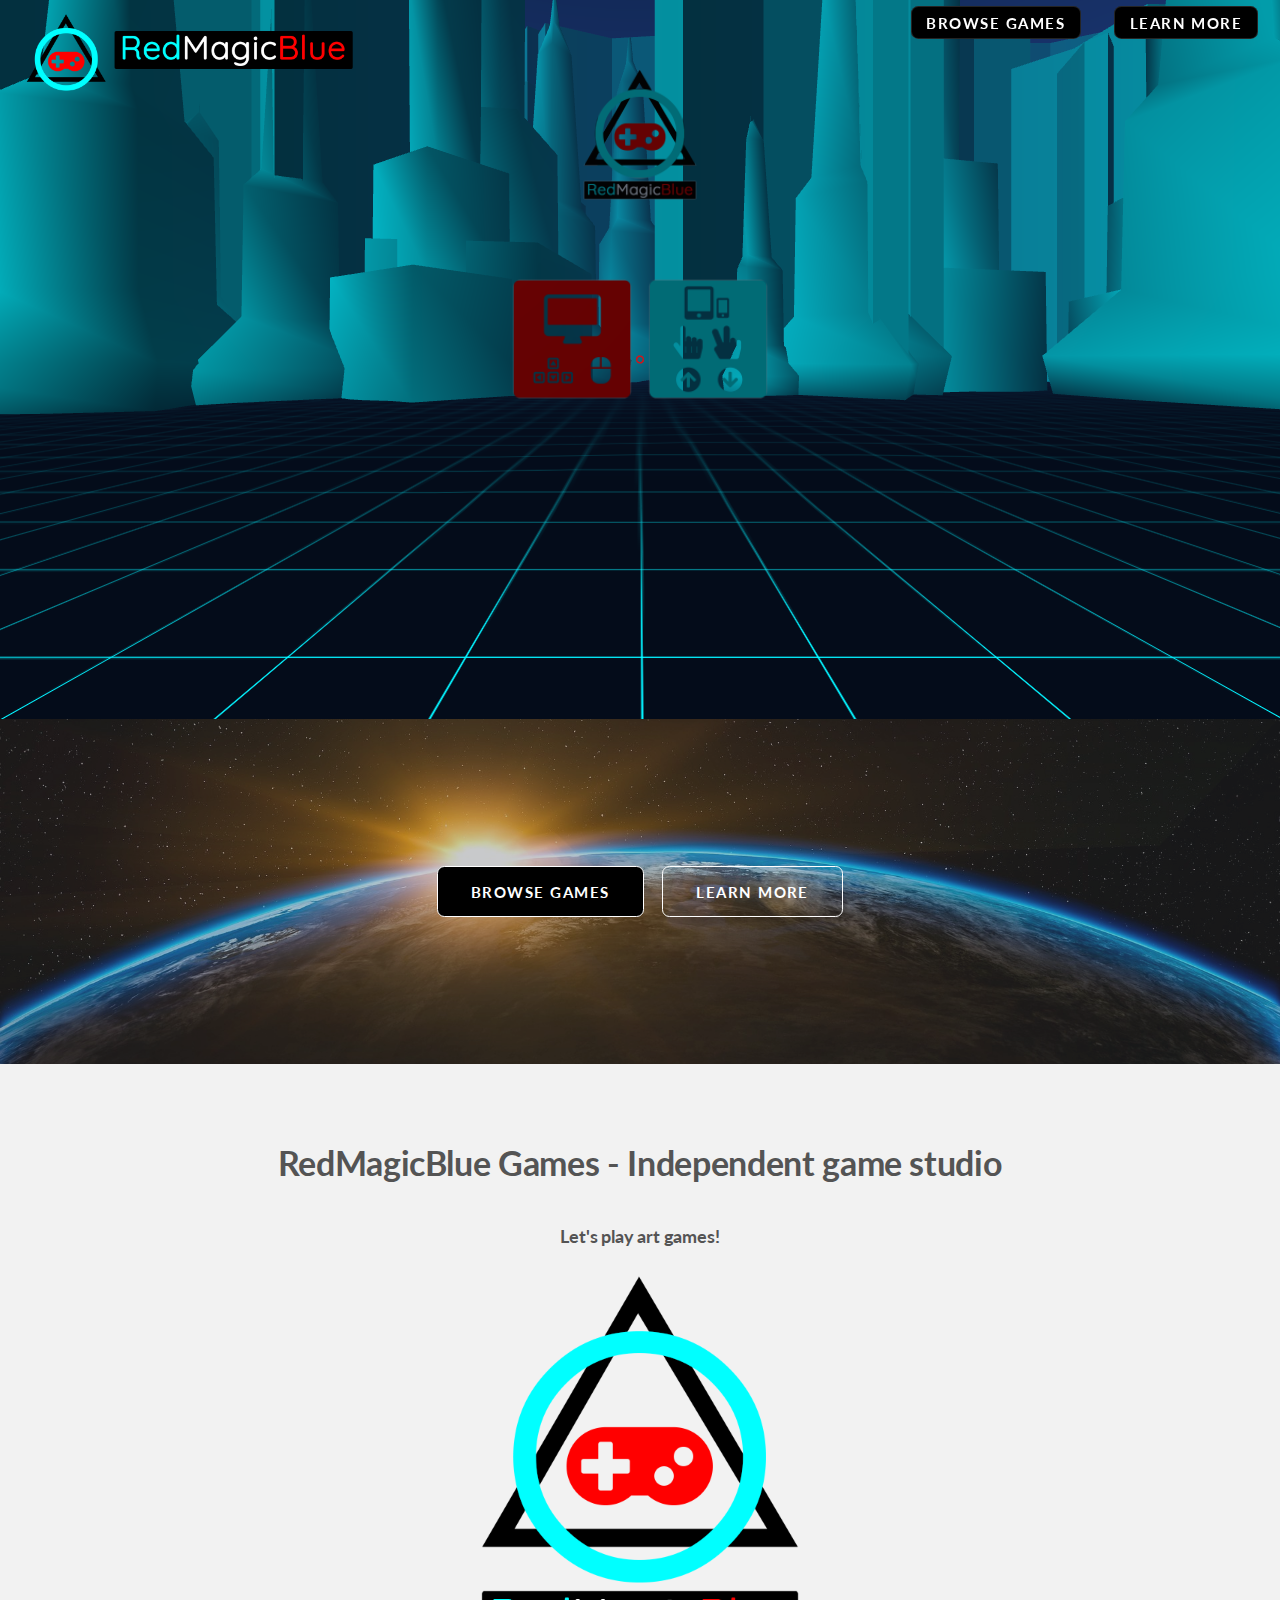
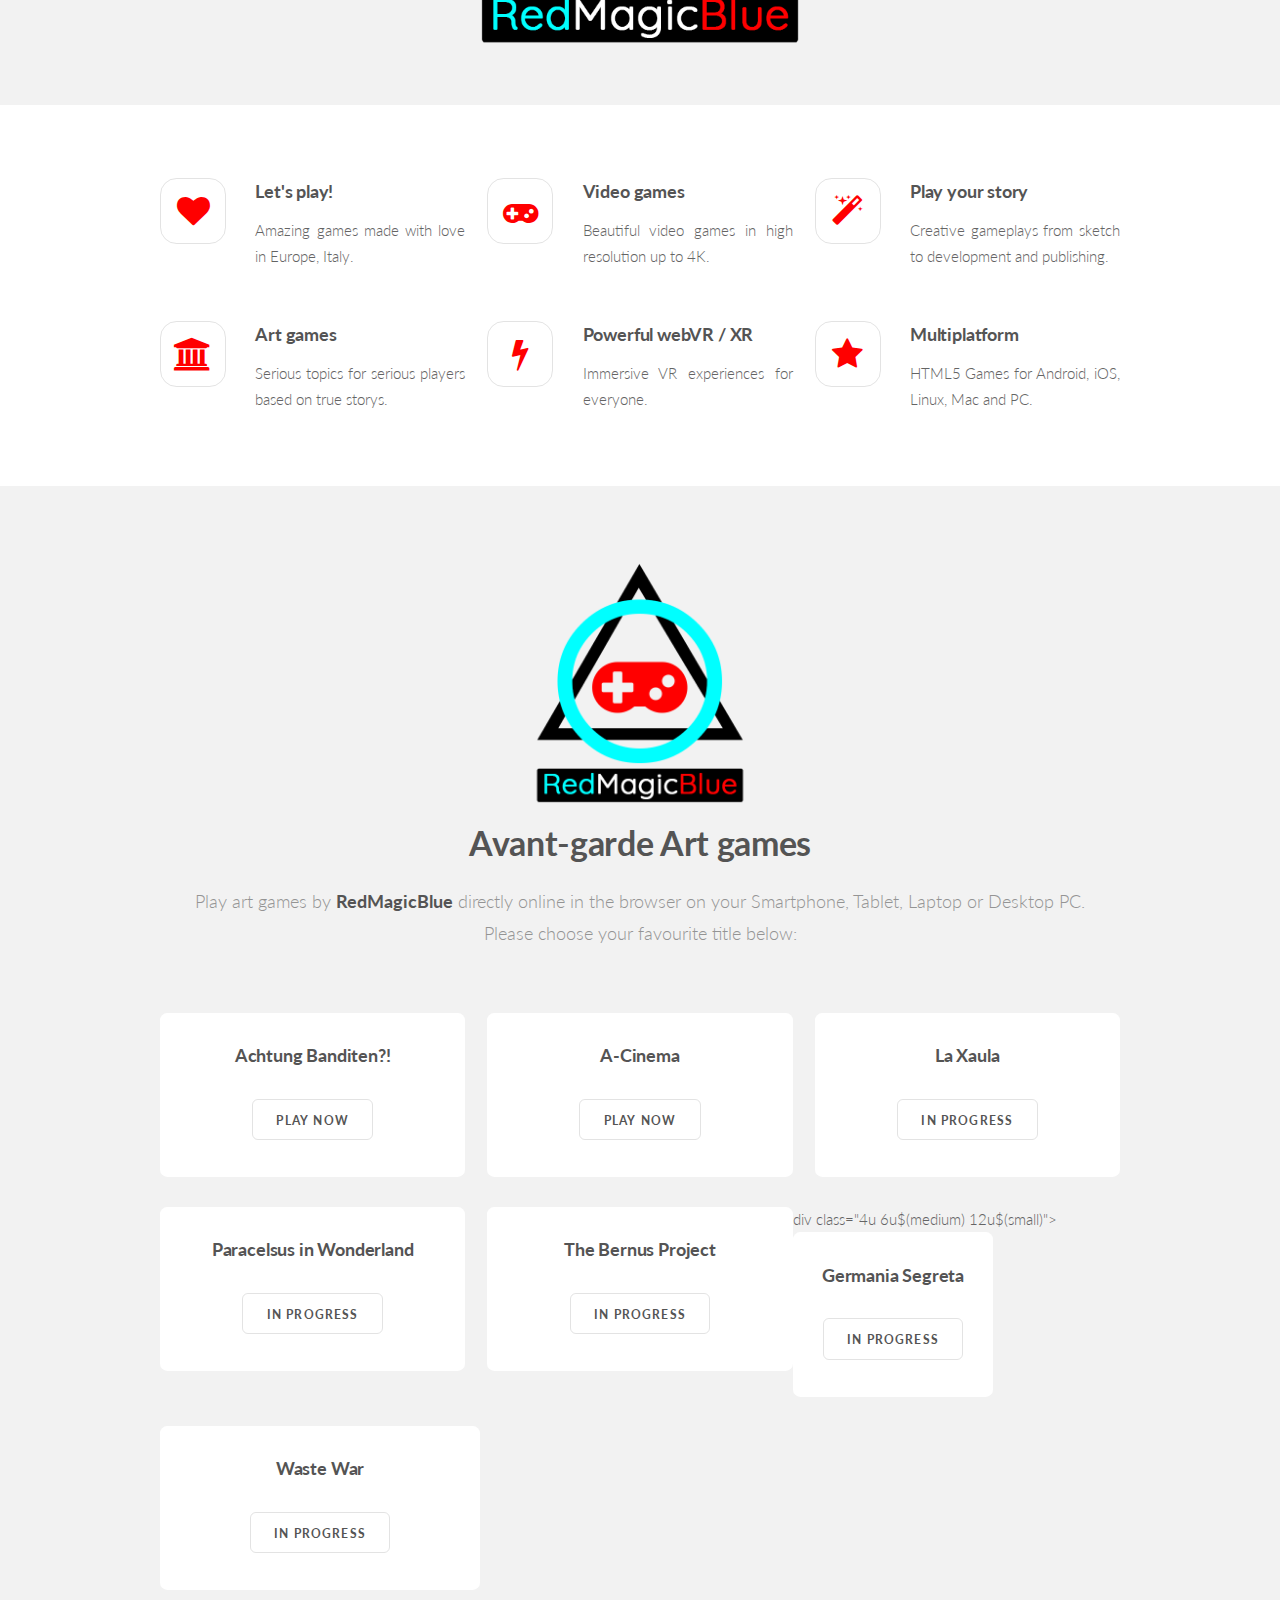
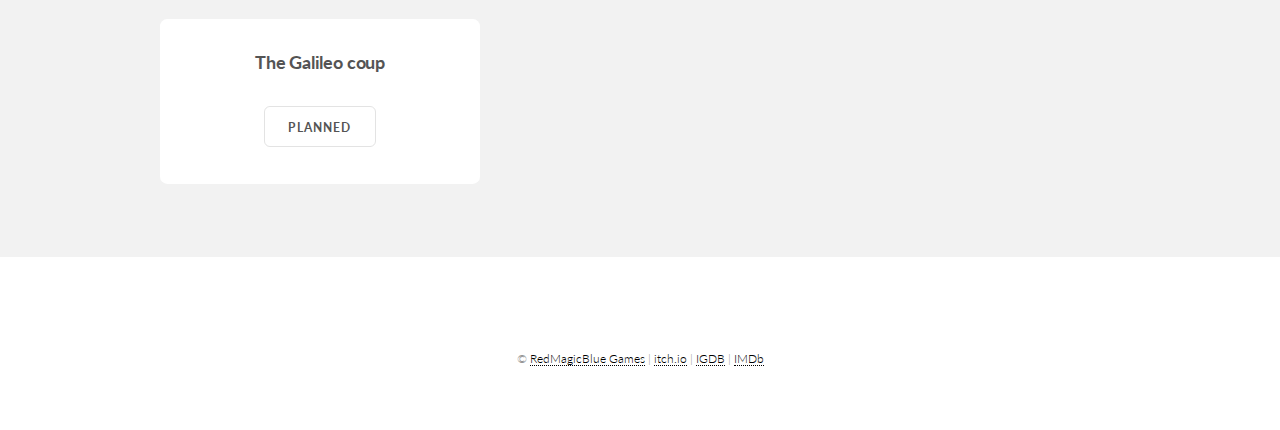
==== commit e0dba4d1: "Update index.html" ====
--- a/index.html
+++ b/index.html
@@ -103,7 +103,7 @@
 				<div class="container">
 					<header class="major">
 						<h2>RedMagicBlue Games - Independent game studio</h2> <h3>Let's play art games!</h3>
-						<center><img src="./images/RedMagicBlue.png" width="70%" /></center>
+						<center><img src="./images/RedMagicBlue.png" width="40%" /></center>
 					</header>
 					
 				</div>
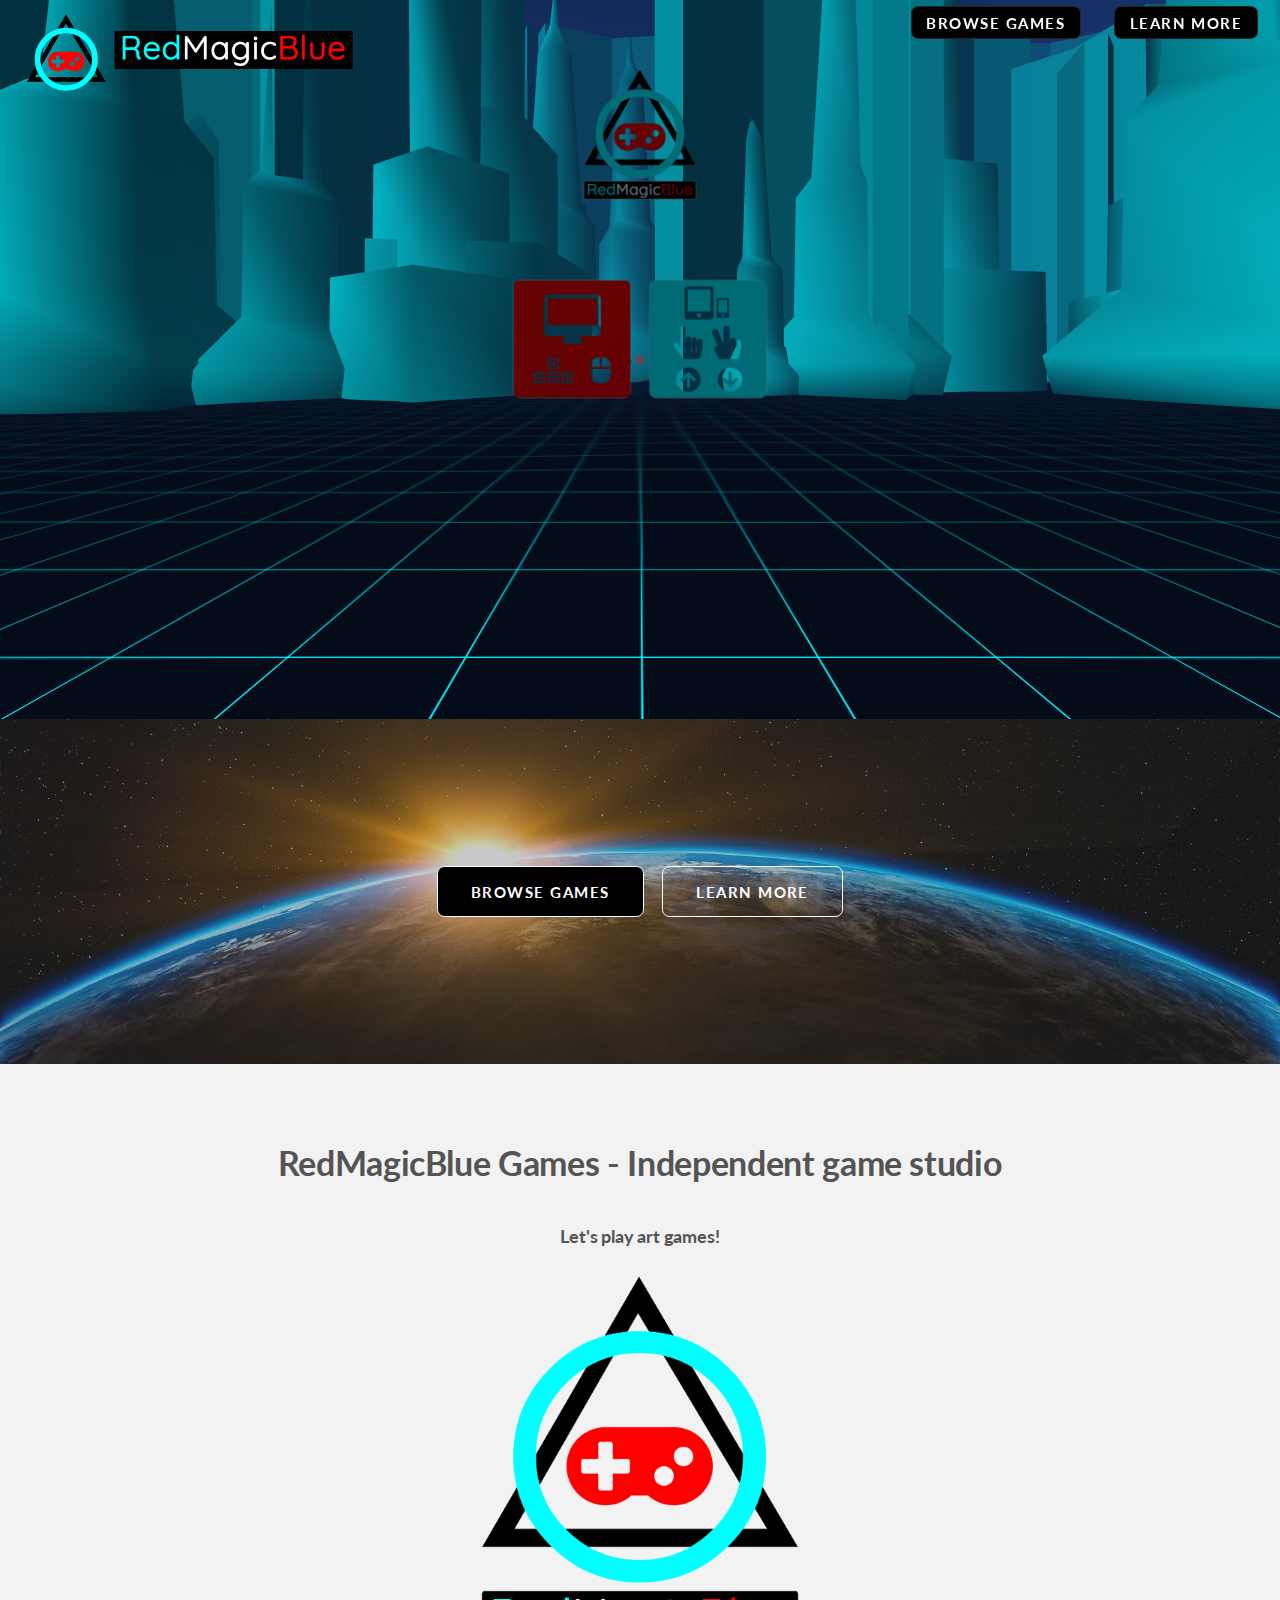
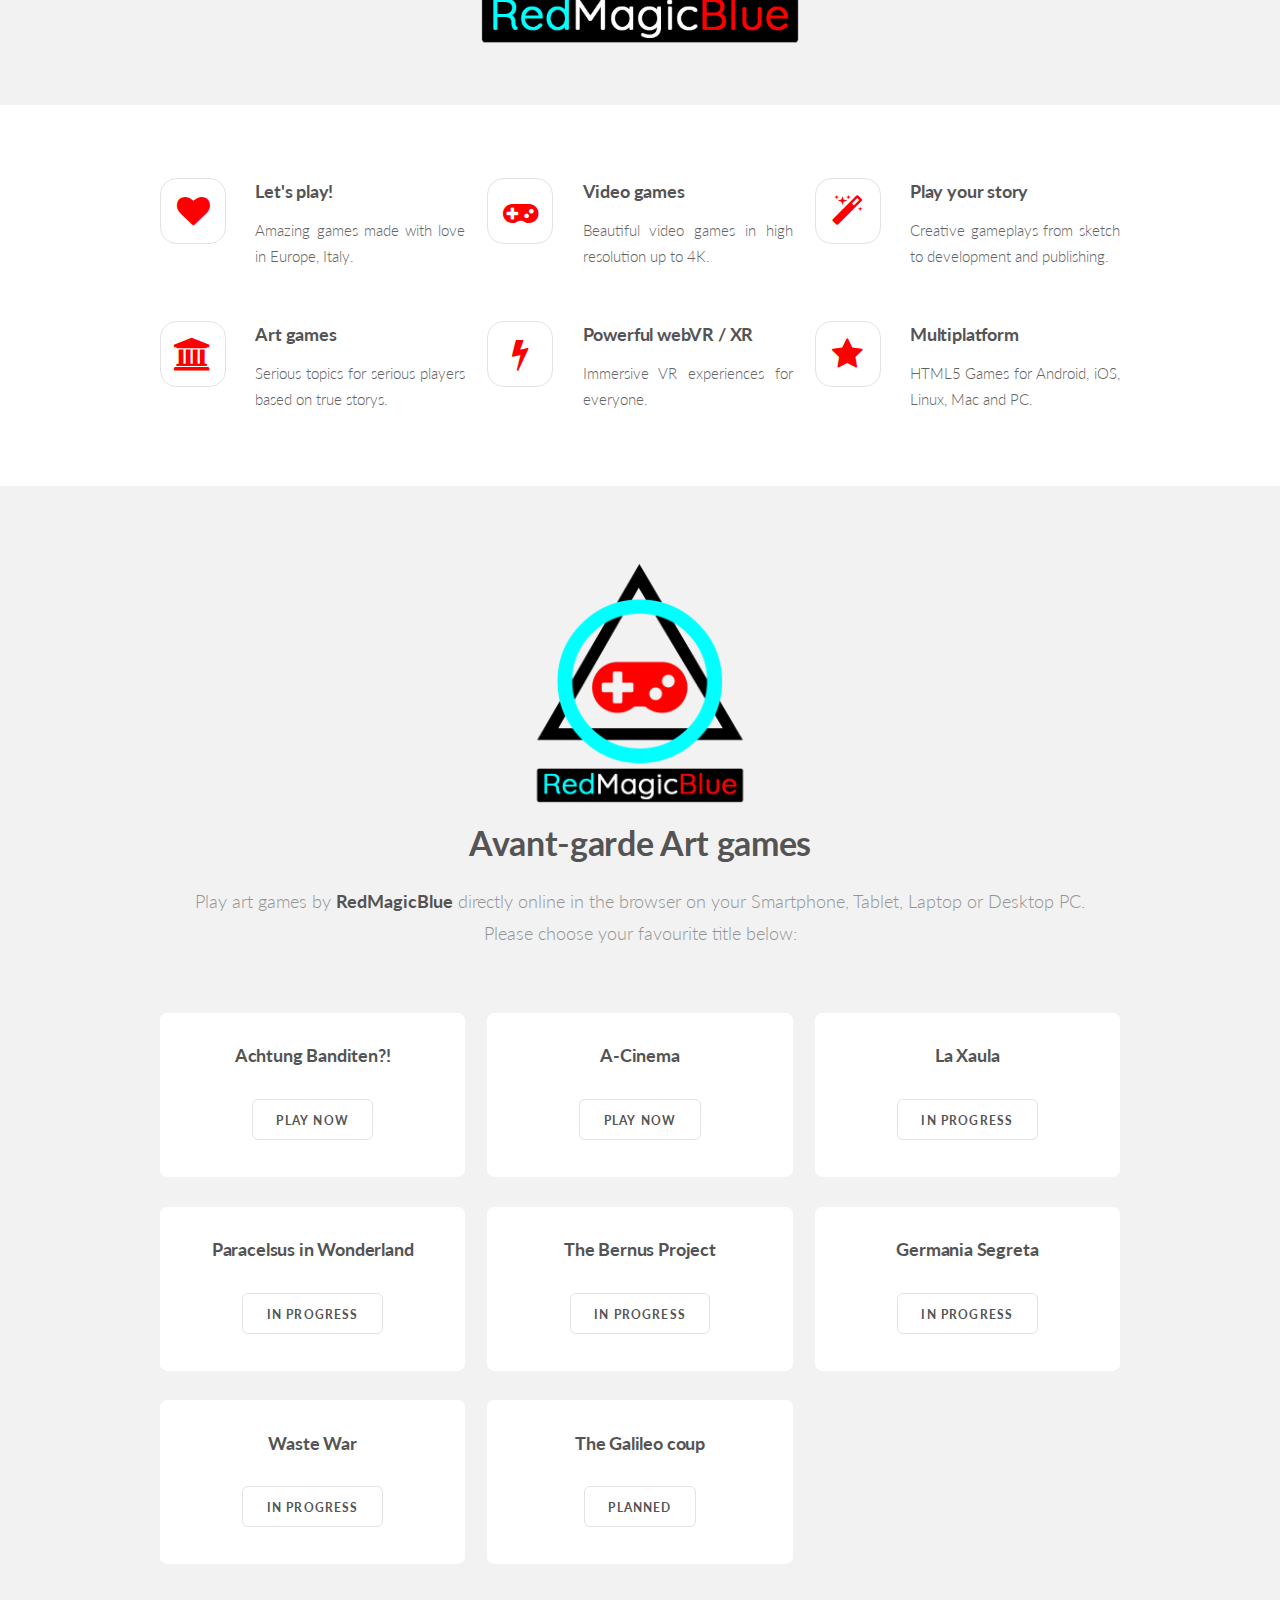
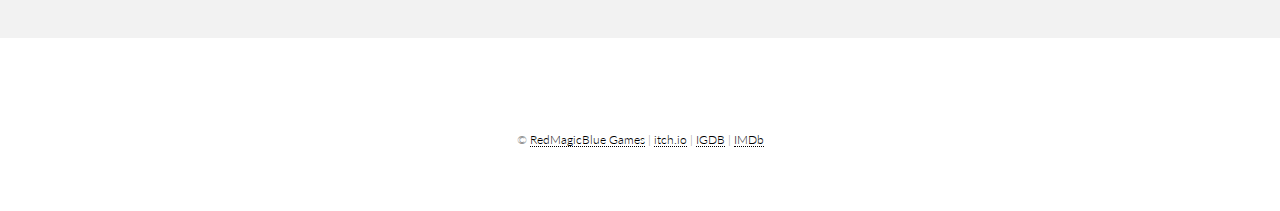
==== commit e241960c: "Update index.html" ====
--- a/index.html
+++ b/index.html
@@ -227,7 +227,7 @@
 							</article>
 						</div>
 						
-						div class="4u 6u$(medium) 12u$(small)">
+						<div class="4u 6u$(medium) 12u$(small)">
 							<article class="box post">
 								
 								<h3>Germania Segreta</h3>
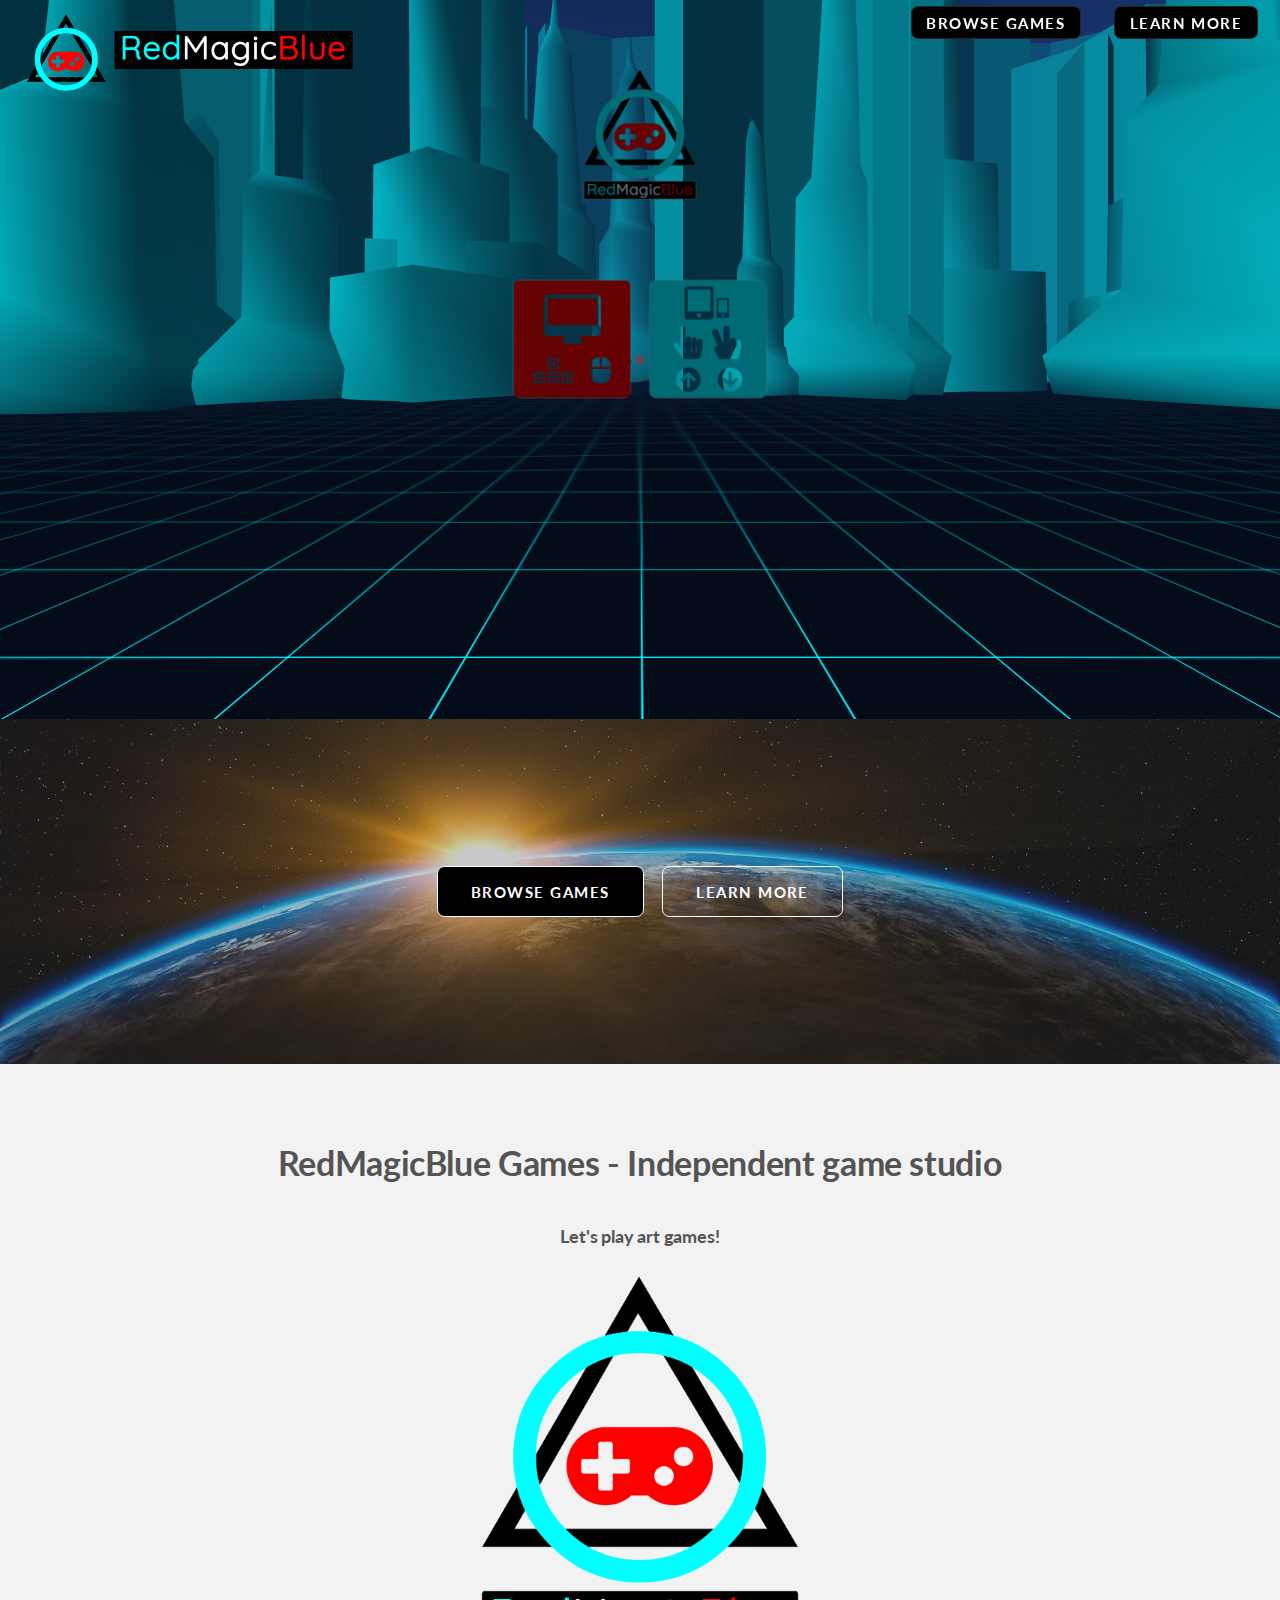
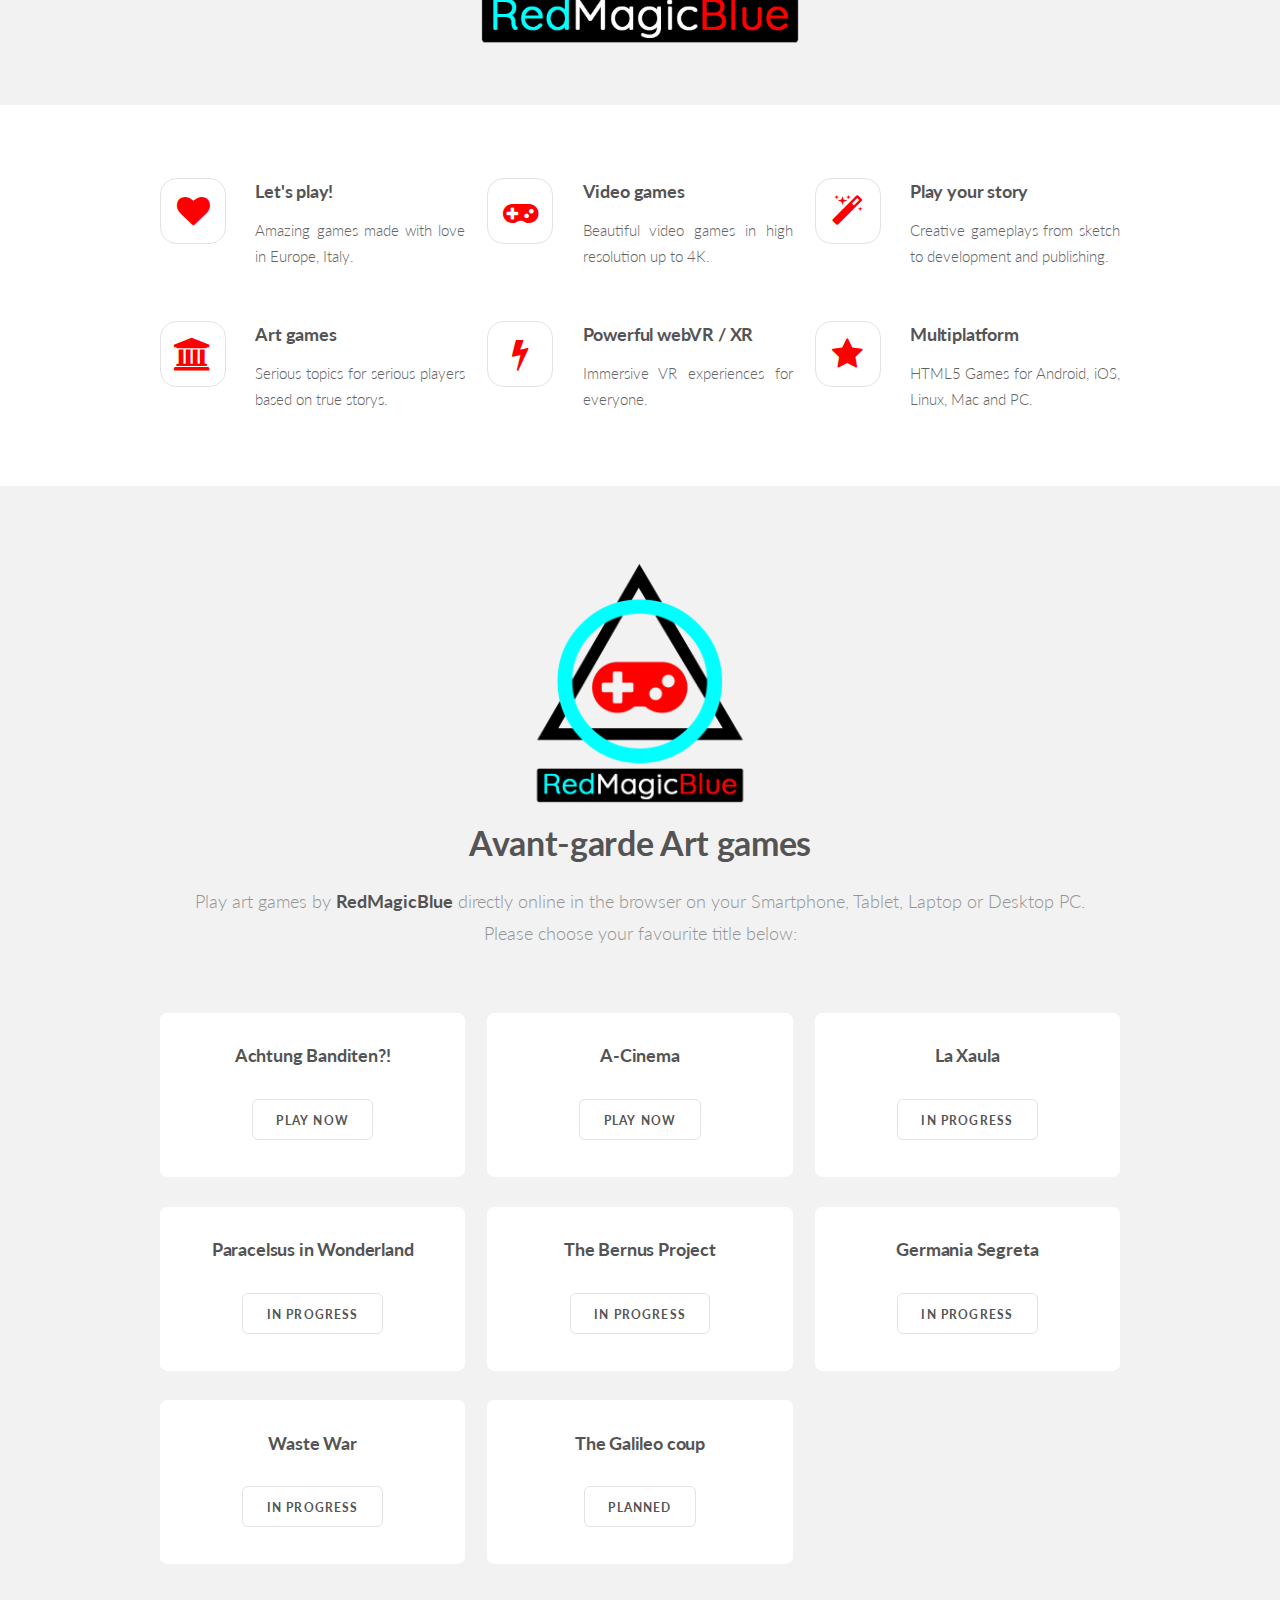
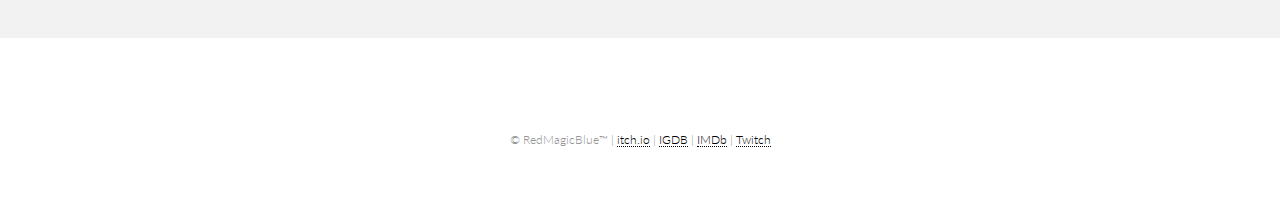
==== commit 35d76033: "Update index.html" ====
--- a/index.html
+++ b/index.html
@@ -274,7 +274,7 @@
 
 				</ul>
 				<span class="copyright">
-					&copy; <a href="index.html"> RedMagicBlue Games</a> | <a href="https://redmagicblue.itch.io/" target="_blank"> itch.io</a> | <a href="https://www.igdb.com/companies/redmagicblue" target="_blank"> IGDB</a> | <a href="https://www.imdb.com/search/title/?companies=co0906304" target="_blank"> IMDb</a></span>
+					&copy; RedMagicBlue™ | <a href="https://redmagicblue.itch.io/" target="_blank"> itch.io</a> | <a href="https://www.igdb.com/companies/redmagicblue" target="_blank"> IGDB</a> | <a href="https://www.imdb.com/search/title/?companies=co0906304" target="_blank"> IMDb</a> | <a href="https://www.twitch.tv/redmagicblue" target="_blank"> Twitch</a></span>
 			</footer>
 
 		<!-- Scripts -->
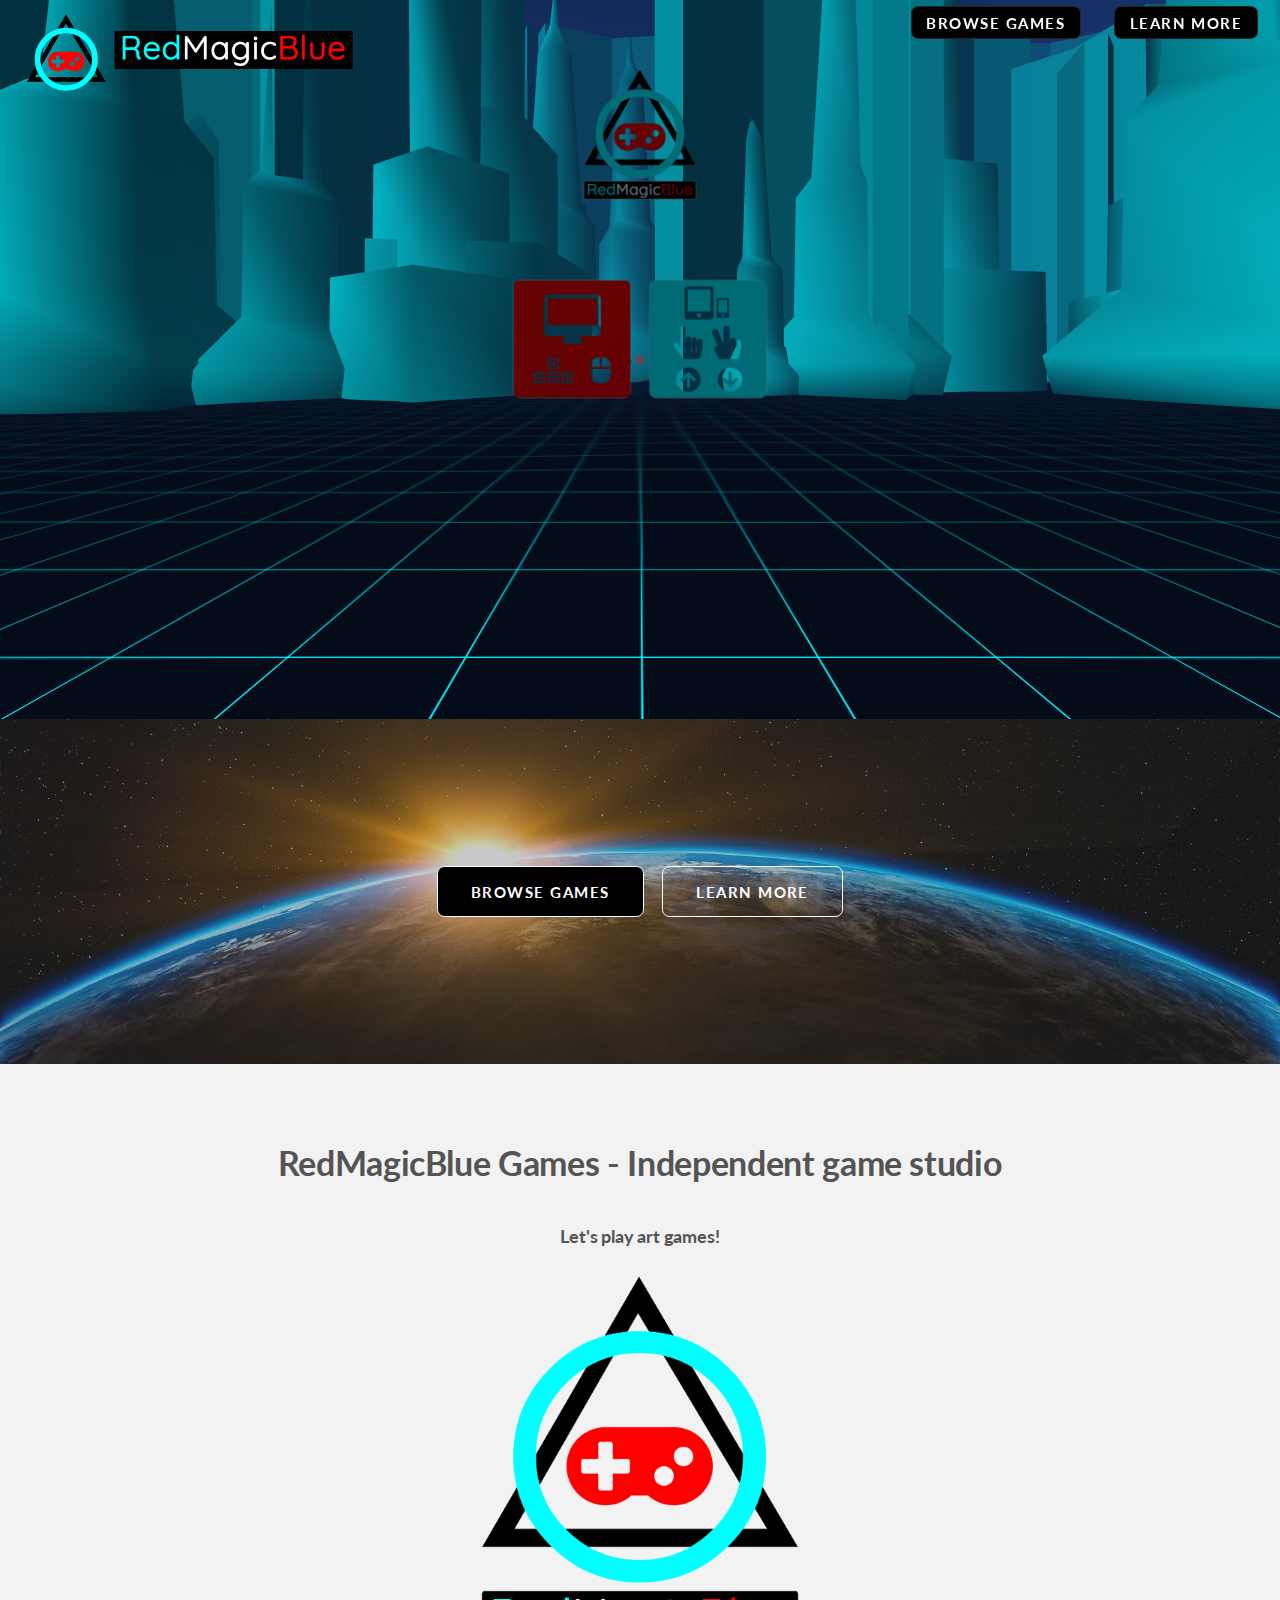
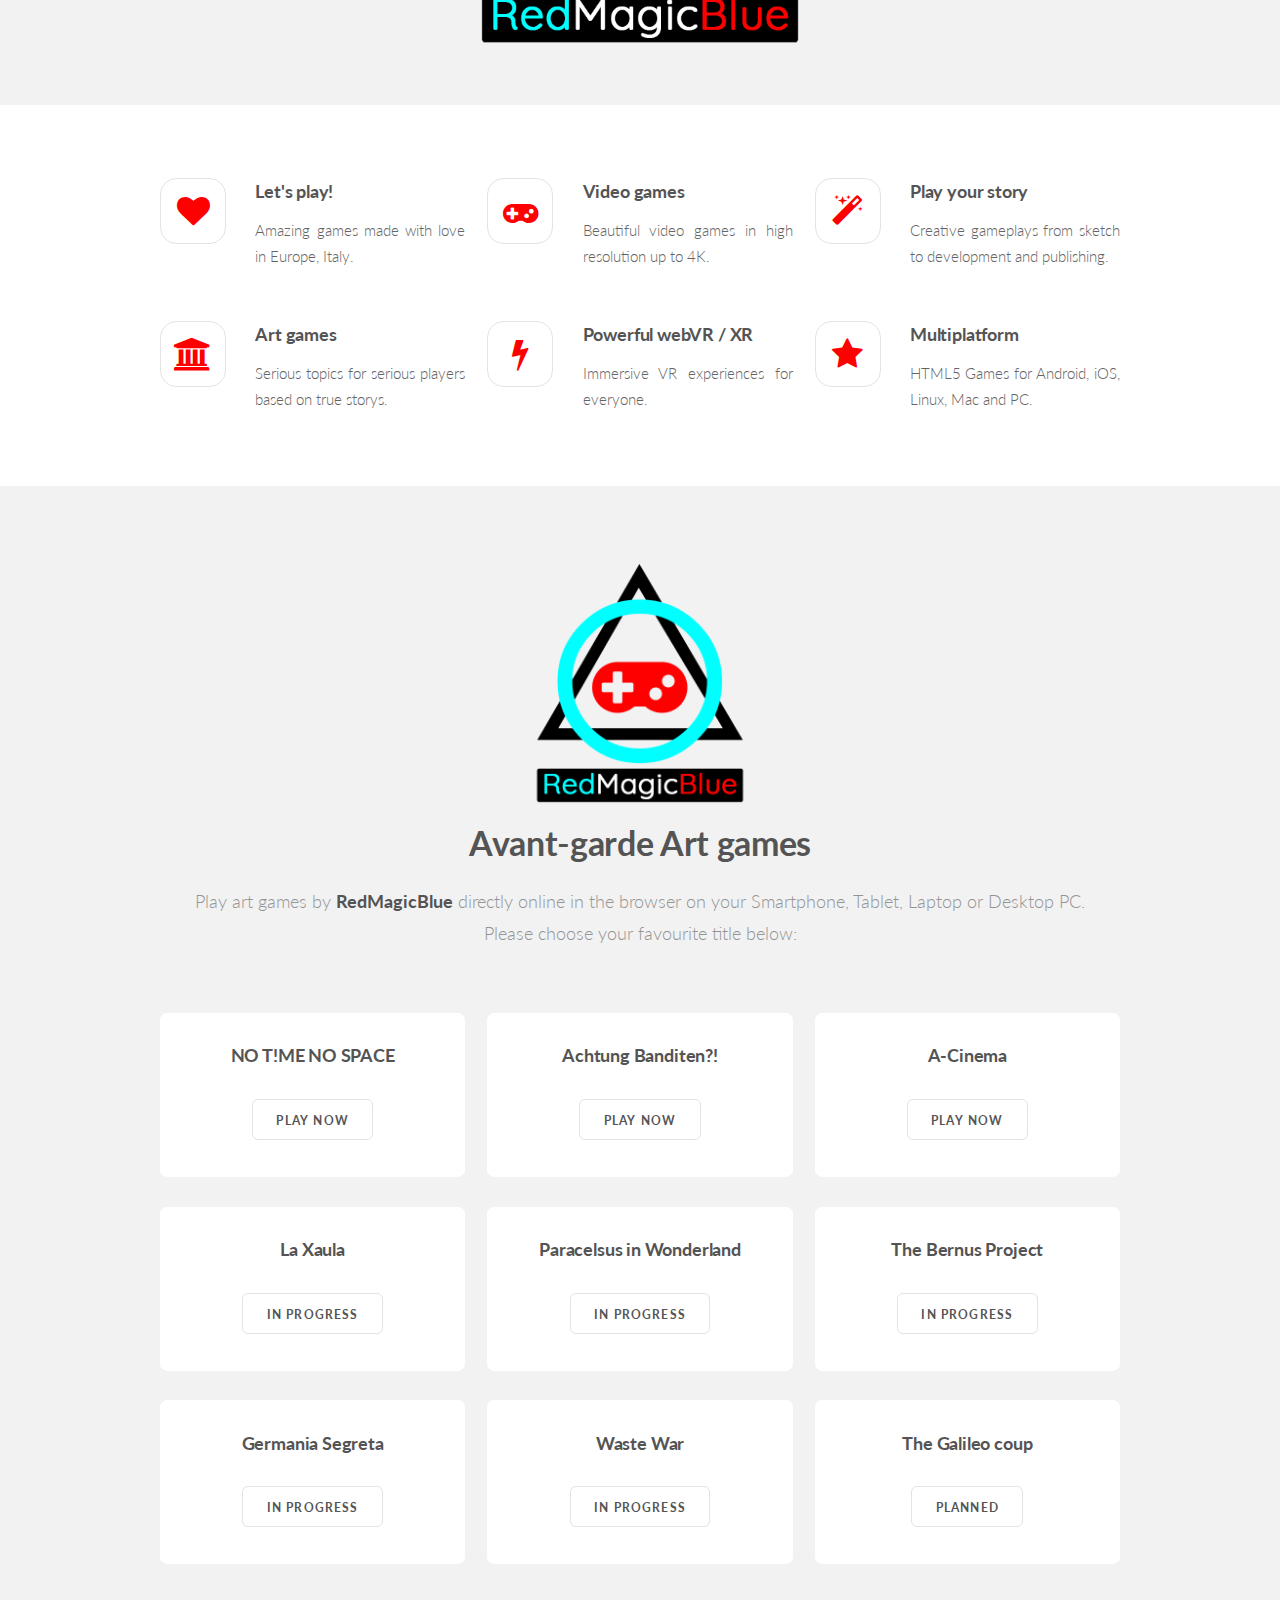
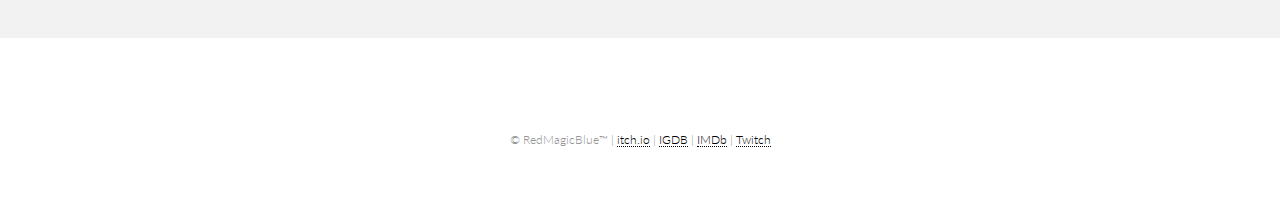
==== commit 67ad88c6: "Update index.html" ====
--- a/index.html
+++ b/index.html
@@ -171,7 +171,18 @@
 						<p style="text-align:center;">Play art games by <strong>RedMagicBlue</strong> directly online in the browser on your Smartphone, Tablet, Laptop or Desktop PC. <br>Please choose your favourite title below:</p>
 					</header>
 					<div class="row">
-			
+
+						<div class="4u 6u$(medium) 12u$(small)">
+							<article class="box post">
+								
+								<h3>NO T!ME NO SPACE</h3>
+								<p style="text-align:justify;"></p>
+								<ul class="actions">
+									<li><a href="https://redmagicblue.github.io/notimenospace/" target="_blank" class="button scrolly">Play now</a></li>
+								</ul>
+							</article>
+						</div>
+						
                                                 <div class="4u 6u$(medium) 12u$(small)">
 							<article class="box post">
 								
@@ -274,7 +285,7 @@
 
 				</ul>
 				<span class="copyright">
-					&copy; RedMagicBlue™ | <a href="https://redmagicblue.itch.io/" target="_blank"> itch.io</a> | <a href="https://www.igdb.com/companies/redmagicblue" target="_blank"> IGDB</a> | <a href="https://www.imdb.com/search/title/?companies=co0906304" target="_blank"> IMDb</a> | <a href="https://www.twitch.tv/redmagicblue" target="_blank"> Twitch</a></span>
+					&copy; RedMagicBlue™ | <a href="https://redmagicblue.itch.io/" target="_blank"> itch.io</a> | <a href="https://www.igdb.com/companies/redmagicblue" target="_blank"> IGDB</a> | <a href="https://www.imdb.com/search/title/?companies=co0906304" target="_blank"> IMDb</a> | <a href="https://www.twitch.tv/redmagicblue" target="_blank">Twitch</a></span>
 			</footer>
 
 		<!-- Scripts -->
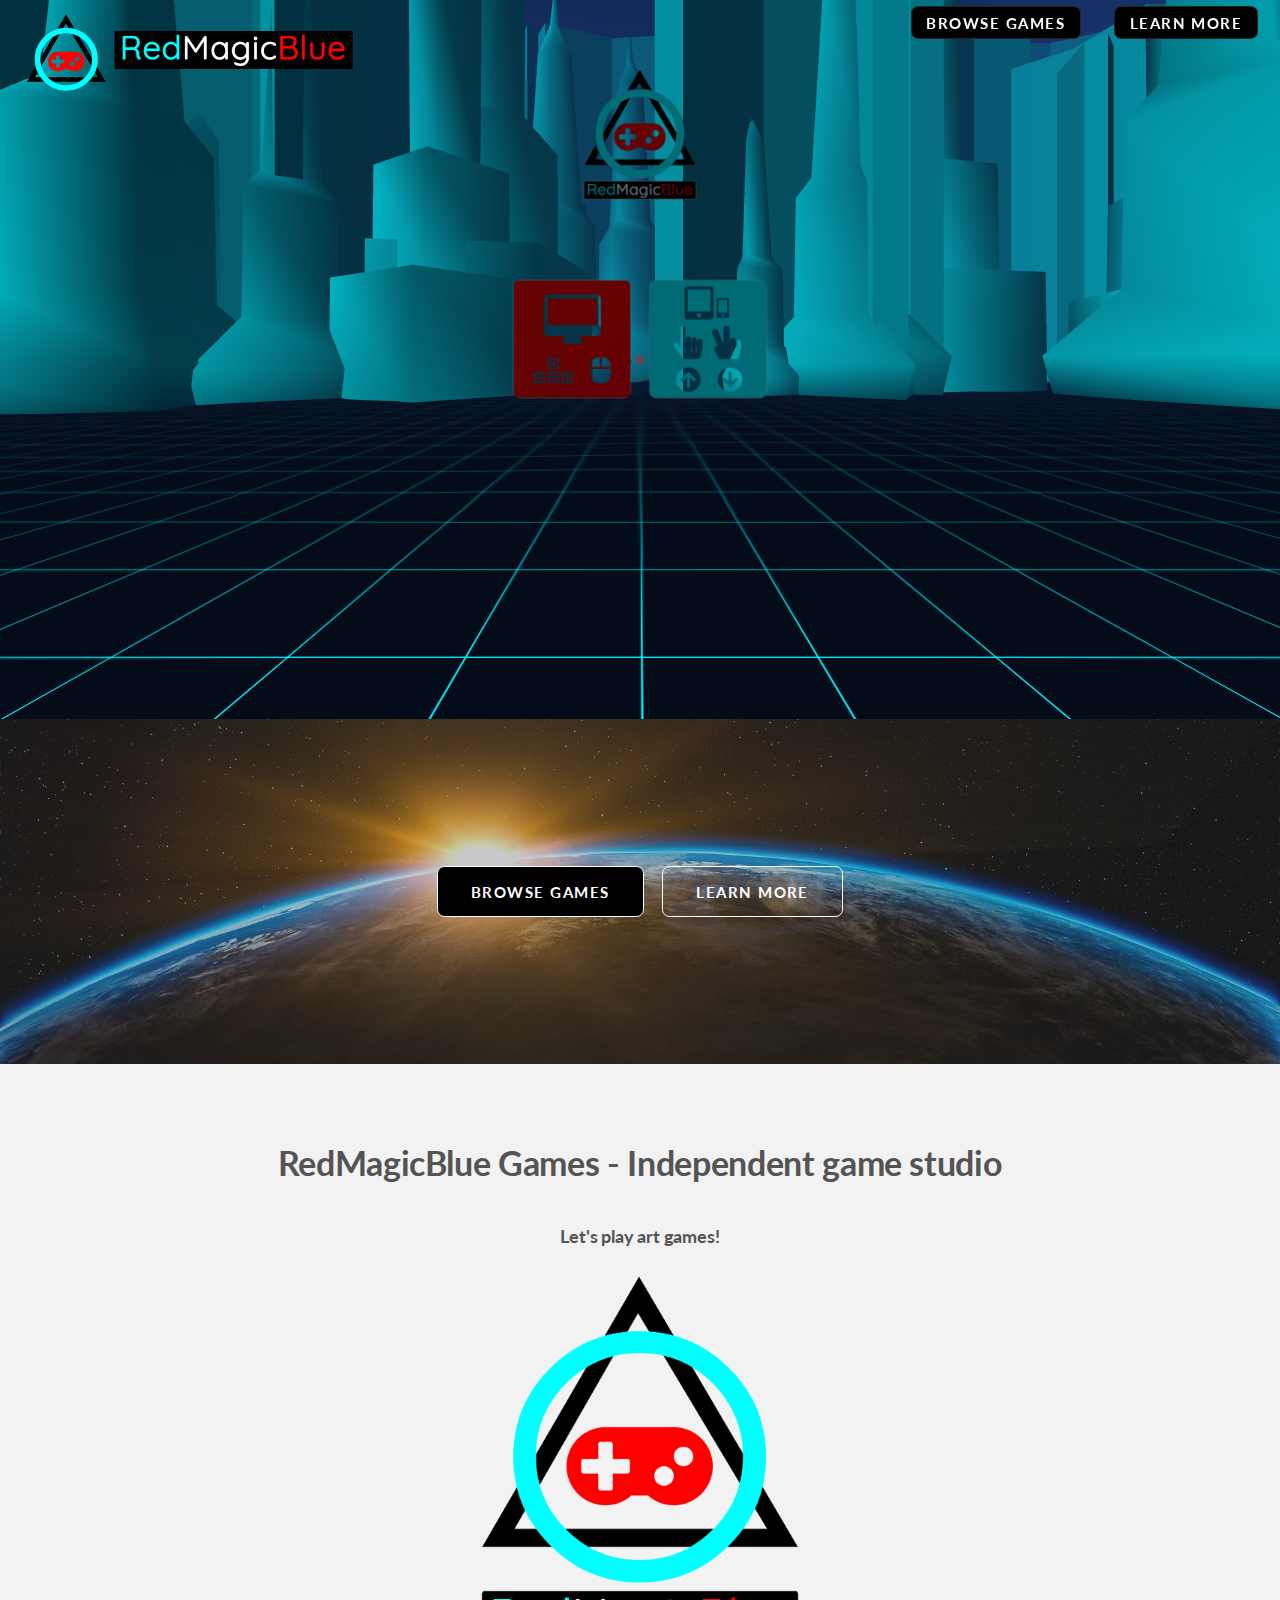
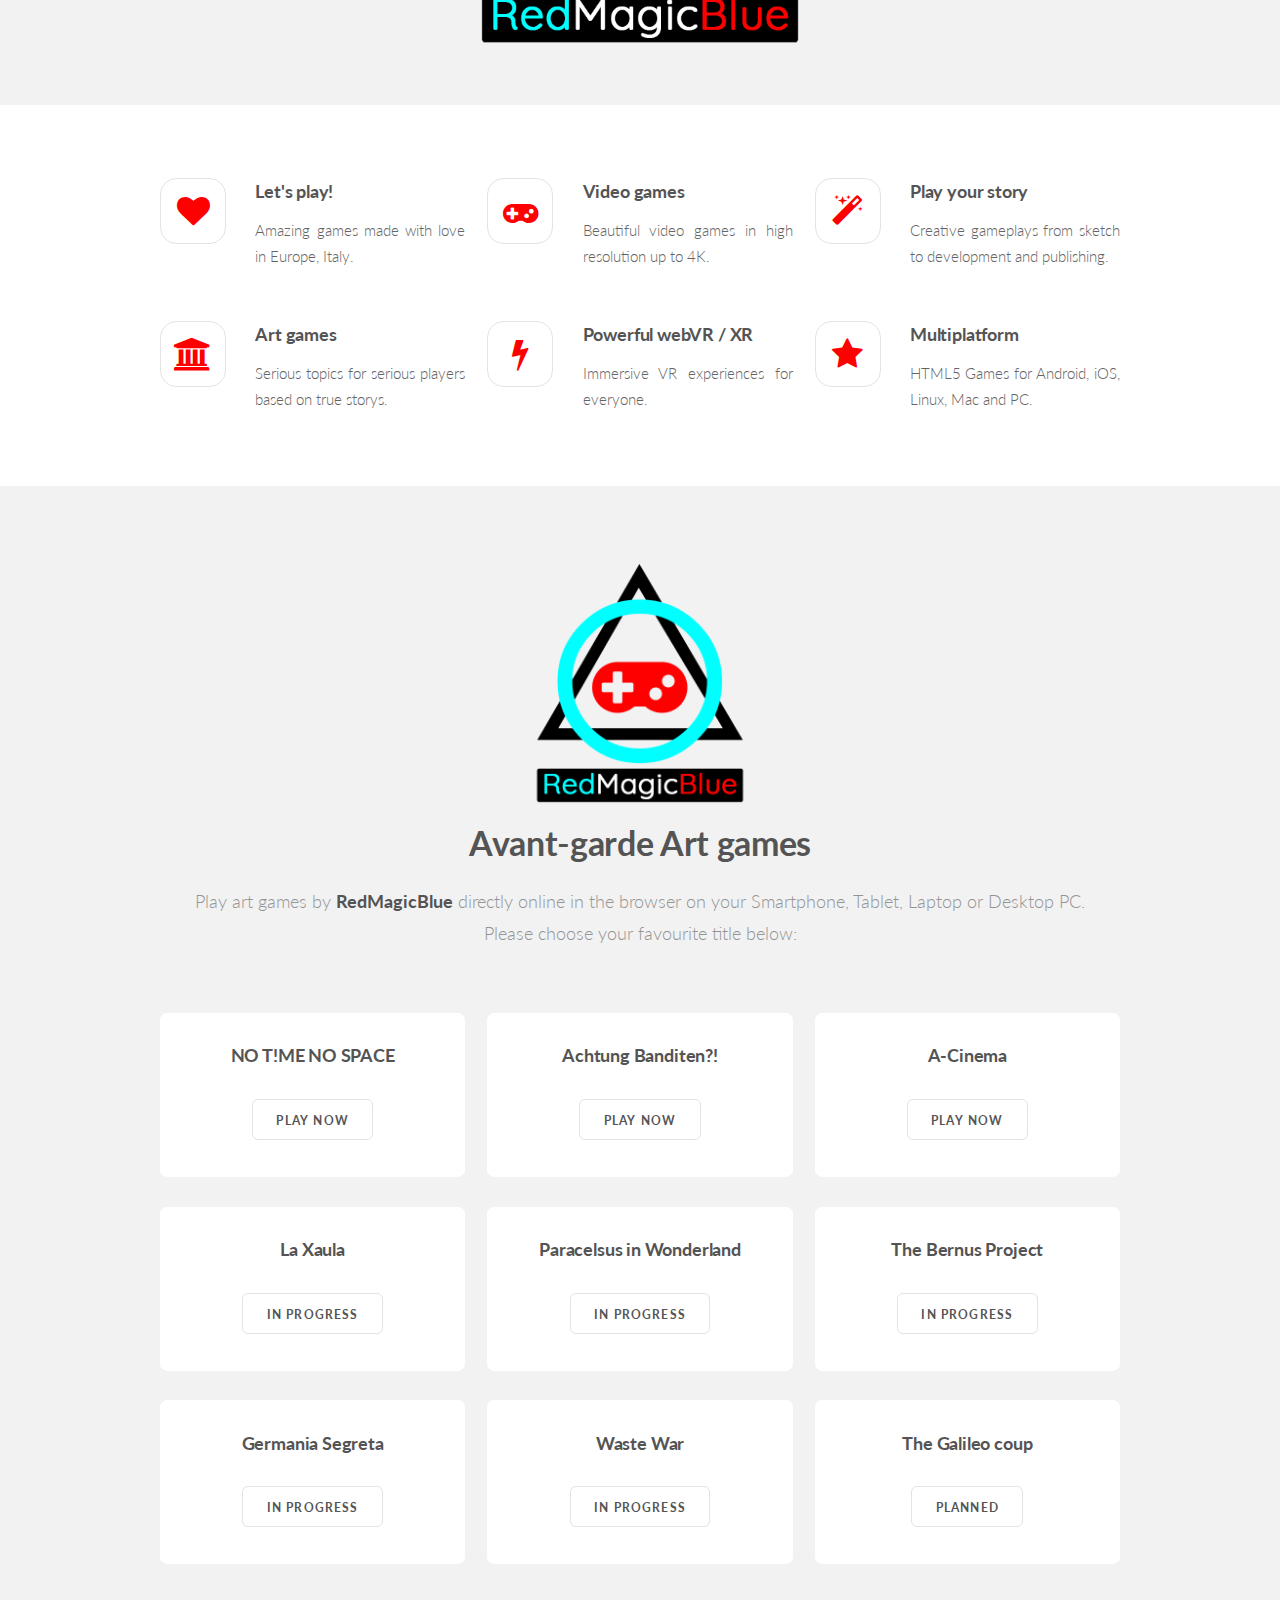
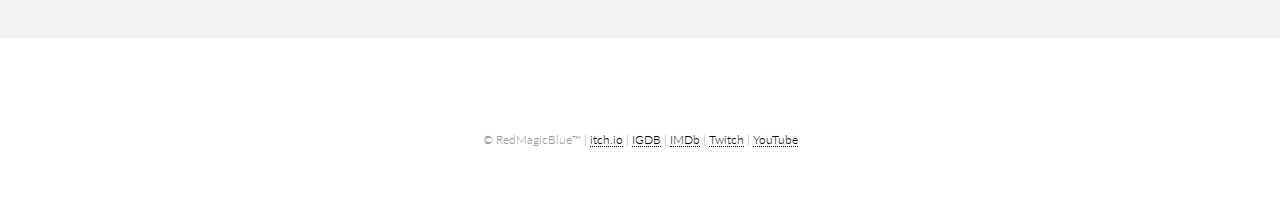
==== commit 6b1ebff7: "Update index.html" ====
--- a/index.html
+++ b/index.html
@@ -285,7 +285,7 @@
 
 				</ul>
 				<span class="copyright">
-					&copy; RedMagicBlue™ | <a href="https://redmagicblue.itch.io/" target="_blank"> itch.io</a> | <a href="https://www.igdb.com/companies/redmagicblue" target="_blank"> IGDB</a> | <a href="https://www.imdb.com/search/title/?companies=co0906304" target="_blank"> IMDb</a> | <a href="https://www.twitch.tv/redmagicblue" target="_blank">Twitch</a></span>
+					&copy; RedMagicBlue™ | <a href="https://redmagicblue.itch.io/" target="_blank"> itch.io</a> | <a href="https://www.igdb.com/companies/redmagicblue" target="_blank"> IGDB</a> | <a href="https://www.imdb.com/search/title/?companies=co0906304" target="_blank"> IMDb</a> | <a href="https://www.twitch.tv/redmagicblue" target="_blank">Twitch</a> | <a href="https://www.youtube.com/@redmagicblue" target="_blank">YouTube</a></span>
 			</footer>
 
 		<!-- Scripts -->
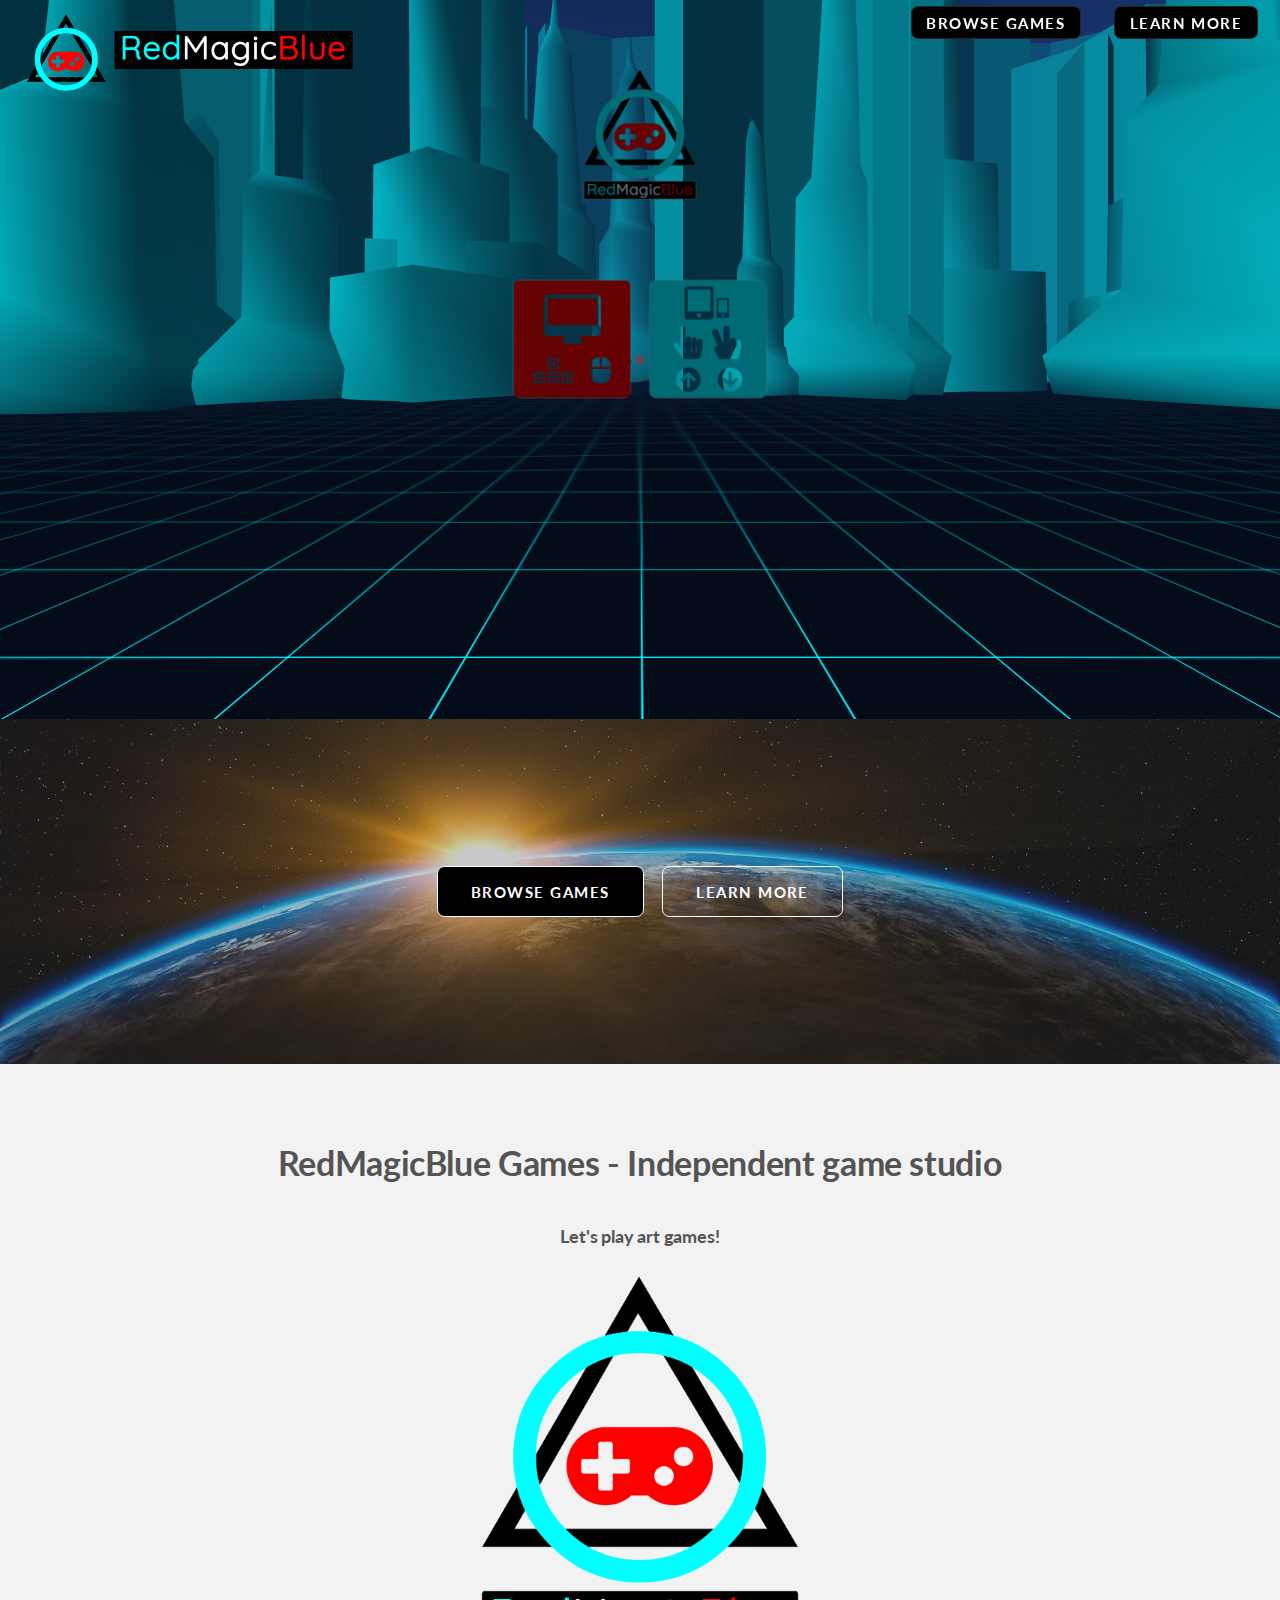
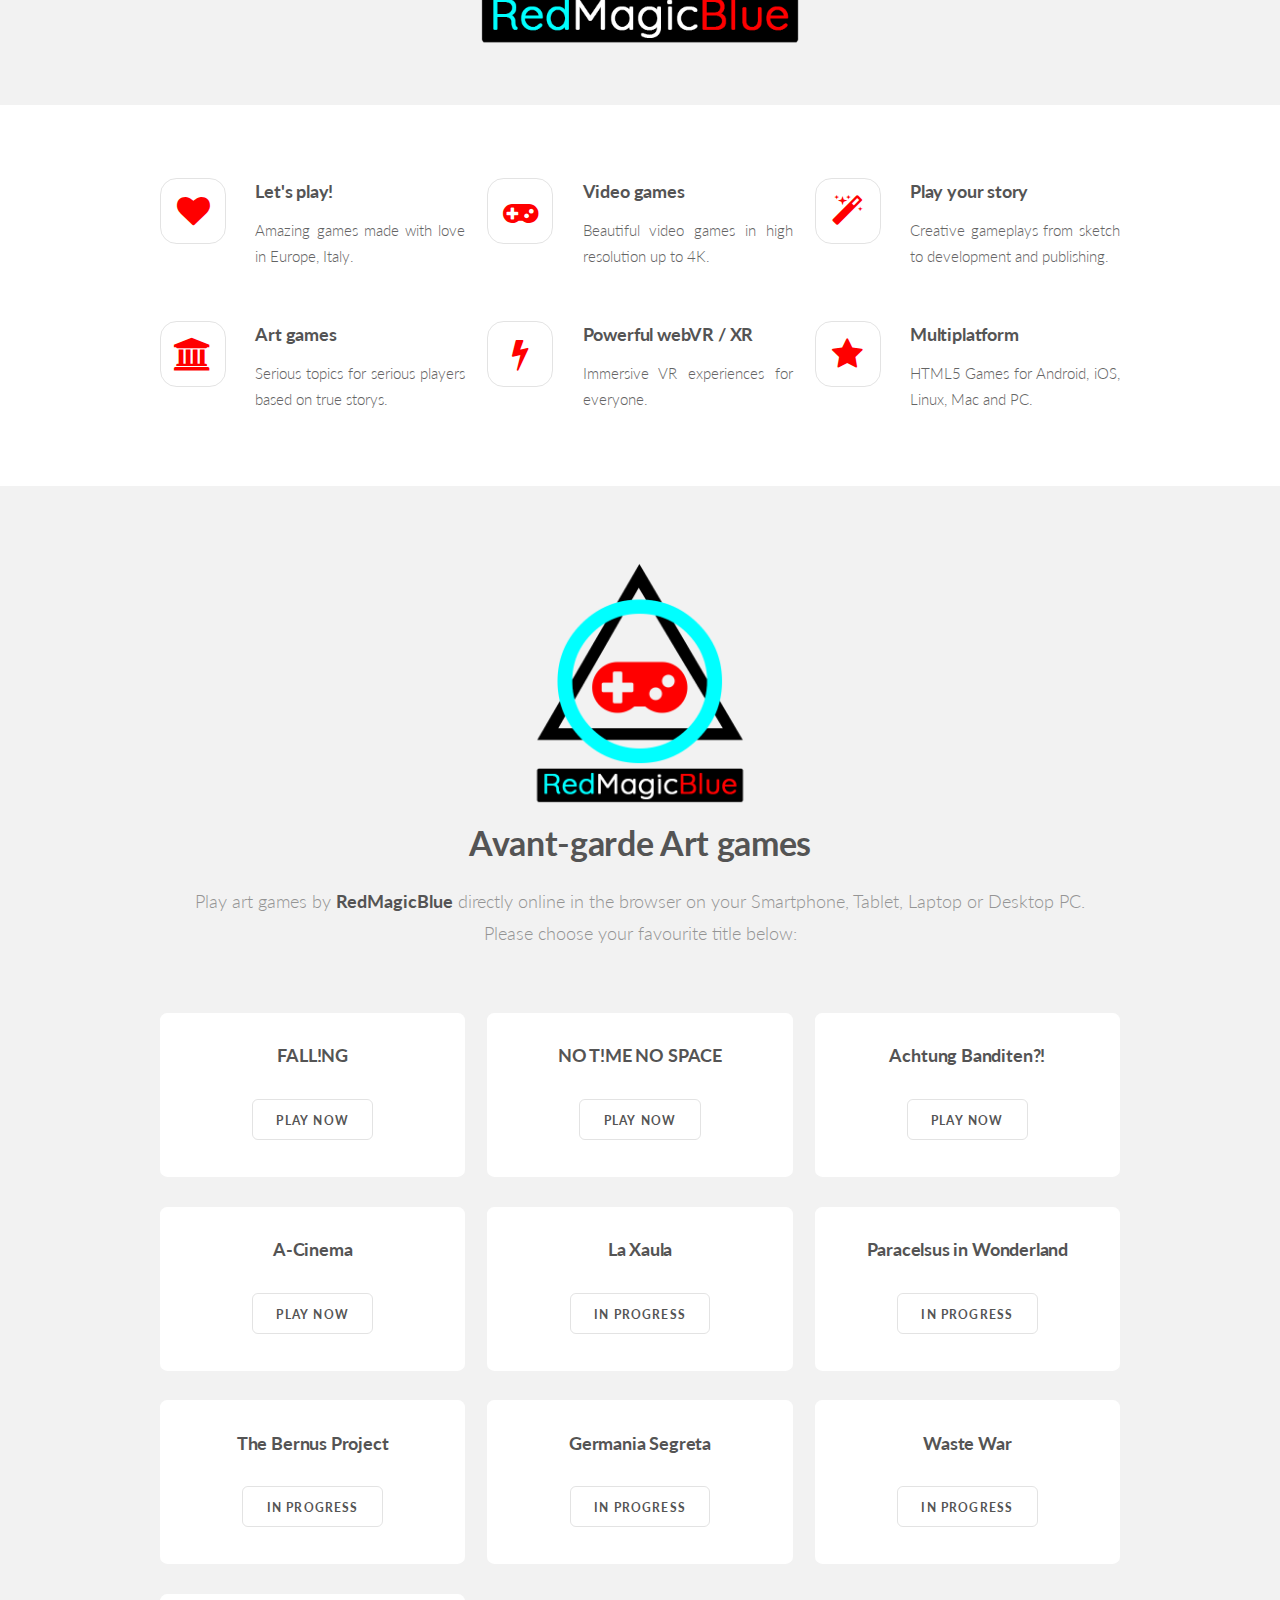
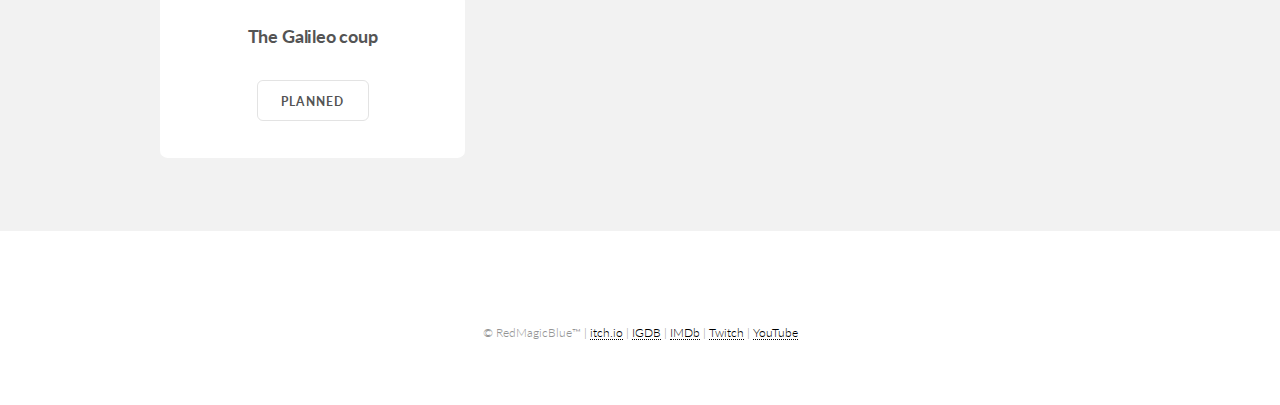
==== commit 9374462c: "Update index.html" ====
--- a/index.html
+++ b/index.html
@@ -171,6 +171,17 @@
 						<p style="text-align:center;">Play art games by <strong>RedMagicBlue</strong> directly online in the browser on your Smartphone, Tablet, Laptop or Desktop PC. <br>Please choose your favourite title below:</p>
 					</header>
 					<div class="row">
+						
+						<div class="4u 6u$(medium) 12u$(small)">
+							<article class="box post">
+								
+								<h3>FALL!NG</h3>
+								<p style="text-align:justify;"></p>
+								<ul class="actions">
+									<li><a href="https://redmagicblue.github.io/falling/" target="_blank" class="button scrolly">Play now</a></li>
+								</ul>
+							</article>
+						</div>
 
 						<div class="4u 6u$(medium) 12u$(small)">
 							<article class="box post">
